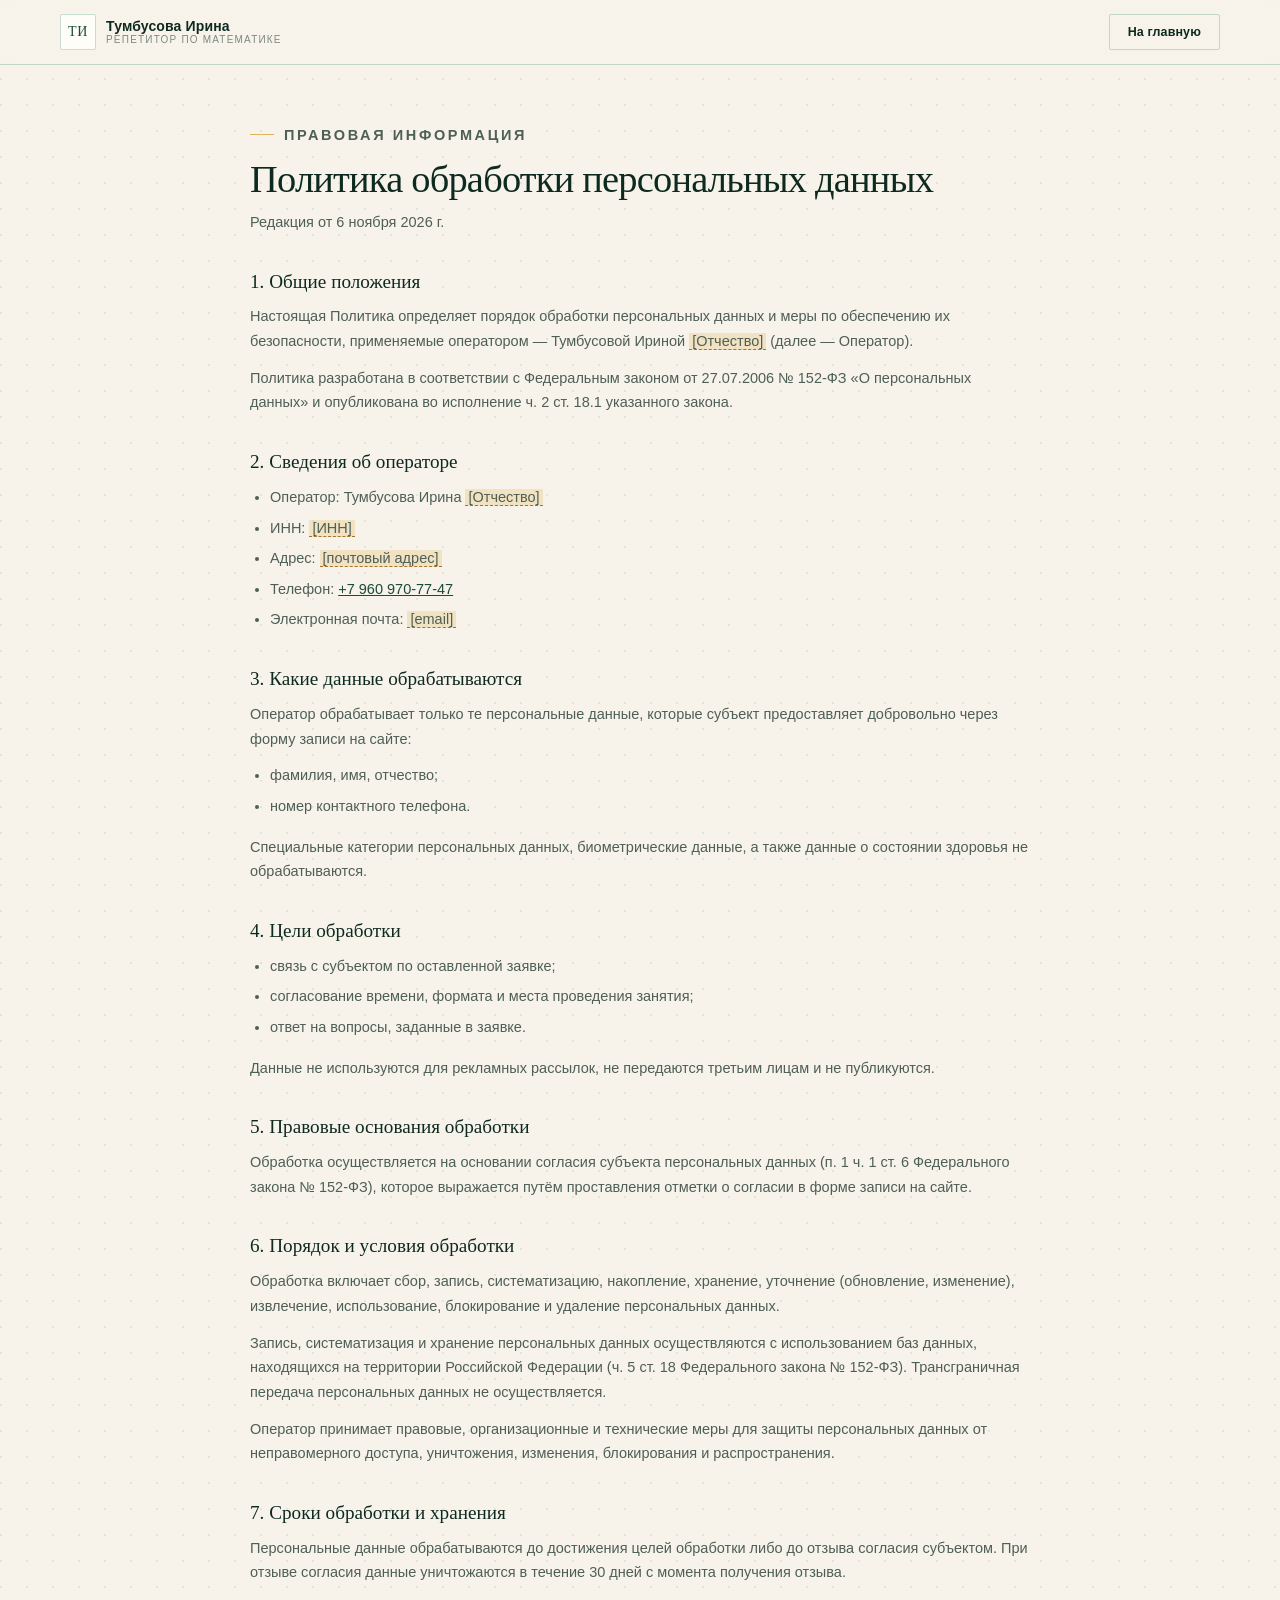
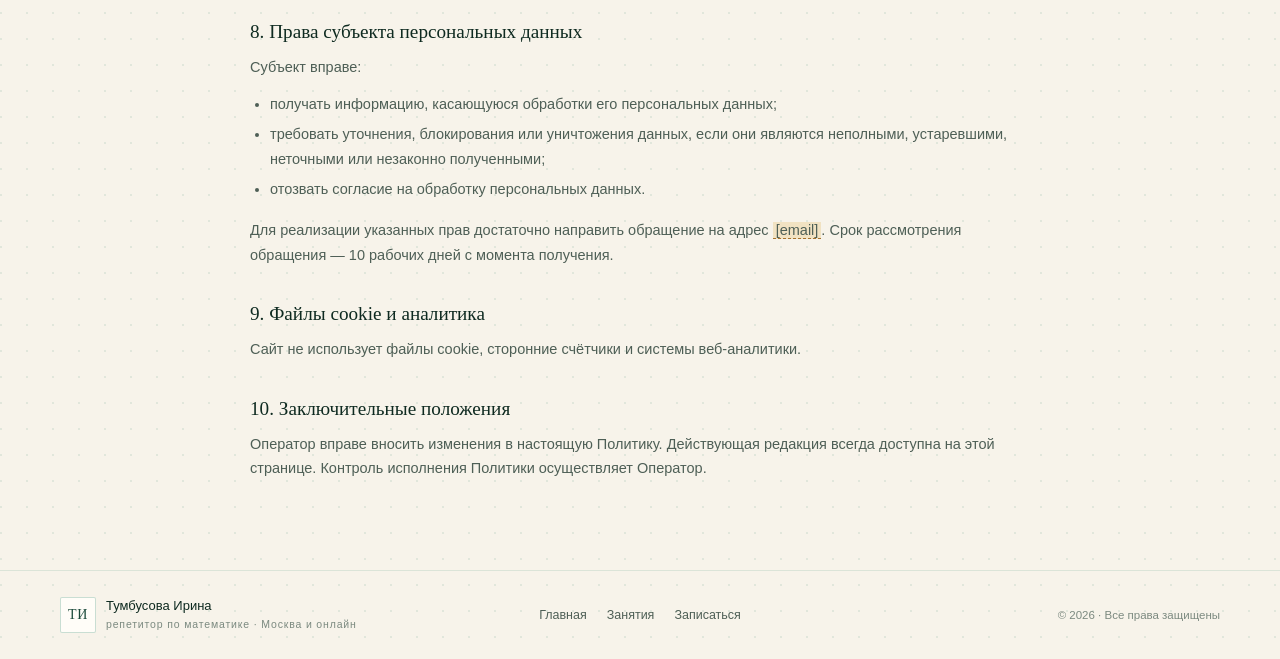
==== privacy.html @ 19ace6d2 "Согласие на обработку ПДн и политика по 152-ФЗ" ====
<!DOCTYPE html>
<html lang="ru">
<head>
  <meta charset="UTF-8">
  <meta name="viewport" content="width=device-width, initial-scale=1">
  <title>Политика обработки персональных данных — Тумбусова Ирина</title>
  <meta name="description" content="Политика обработки персональных данных оператора Тумбусовой Ирины.">
  <meta name="robots" content="noindex, follow">
  <meta name="theme-color" content="#F7F3EA">
  <link rel="icon" href="data:image/svg+xml,%3Csvg xmlns='http://www.w3.org/2000/svg' viewBox='0 0 64 64'%3E%3Crect width='64' height='64' rx='14' fill='%231B4A3A'/%3E%3Ctext x='32' y='45' font-family='Georgia,serif' font-size='36' fill='%23E3B35B' text-anchor='middle'%3E%E2%88%91%3C/text%3E%3C/svg%3E">
  <link rel="stylesheet" href="styles.css">
</head>
<body>

  <header class="site-header">
    <div class="container header__inner">
      <a class="brand" href="index.html">
        <span class="brand__mark" aria-hidden="true">ТИ</span>
        <span class="brand__text">
          Тумбусова Ирина
          <small>репетитор по математике</small>
        </span>
      </a>

      <a class="btn btn--outline btn--sm" href="index.html">На главную</a>
    </div>
  </header>

  <main class="legal">
    <div class="container">
      <p class="label">Правовая информация</p>
      <h1>Политика обработки персональных данных</h1>
      <p class="legal__meta">Редакция от 6 ноября 2026 г.</p>

      <h2>1. Общие положения</h2>
      <p>
        Настоящая Политика определяет порядок обработки персональных данных и меры
        по обеспечению их безопасности, применяемые оператором — Тумбусовой Ириной
        <span class="fill">[Отчество]</span> (далее — Оператор).
      </p>
      <p>
        Политика разработана в соответствии с Федеральным законом от 27.07.2006
        № 152-ФЗ «О персональных данных» и опубликована во исполнение ч. 2 ст. 18.1
        указанного закона.
      </p>

      <h2>2. Сведения об операторе</h2>
      <ul>
        <li>Оператор: Тумбусова Ирина <span class="fill">[Отчество]</span></li>
        <li>ИНН: <span class="fill">[ИНН]</span></li>
        <li>Адрес: <span class="fill">[почтовый адрес]</span></li>
        <li>Телефон: <a href="tel:+79609707747">+7 960 970-77-47</a></li>
        <li>Электронная почта: <span class="fill">[email]</span></li>
      </ul>

      <h2>3. Какие данные обрабатываются</h2>
      <p>
        Оператор обрабатывает только те персональные данные, которые субъект
        предоставляет добровольно через форму записи на сайте:
      </p>
      <ul>
        <li>фамилия, имя, отчество;</li>
        <li>номер контактного телефона.</li>
      </ul>
      <p>
        Специальные категории персональных данных, биометрические данные,
        а также данные о состоянии здоровья не обрабатываются.
      </p>

      <h2>4. Цели обработки</h2>
      <ul>
        <li>связь с субъектом по оставленной заявке;</li>
        <li>согласование времени, формата и места проведения занятия;</li>
        <li>ответ на вопросы, заданные в заявке.</li>
      </ul>
      <p>
        Данные не используются для рекламных рассылок, не передаются третьим лицам
        и не публикуются.
      </p>

      <h2>5. Правовые основания обработки</h2>
      <p>
        Обработка осуществляется на основании согласия субъекта персональных данных
        (п. 1 ч. 1 ст. 6 Федерального закона № 152-ФЗ), которое выражается путём
        проставления отметки о согласии в форме записи на сайте.
      </p>

      <h2>6. Порядок и условия обработки</h2>
      <p>
        Обработка включает сбор, запись, систематизацию, накопление, хранение,
        уточнение (обновление, изменение), извлечение, использование, блокирование
        и удаление персональных данных.
      </p>
      <p>
        Запись, систематизация и хранение персональных данных осуществляются
        с использованием баз данных, находящихся на территории Российской Федерации
        (ч. 5 ст. 18 Федерального закона № 152-ФЗ). Трансграничная передача
        персональных данных не осуществляется.
      </p>
      <p>
        Оператор принимает правовые, организационные и технические меры для защиты
        персональных данных от неправомерного доступа, уничтожения, изменения,
        блокирования и распространения.
      </p>

      <h2>7. Сроки обработки и хранения</h2>
      <p>
        Персональные данные обрабатываются до достижения целей обработки либо
        до отзыва согласия субъектом. При отзыве согласия данные уничтожаются
        в течение 30 дней с момента получения отзыва.
      </p>

      <h2>8. Права субъекта персональных данных</h2>
      <p>Субъект вправе:</p>
      <ul>
        <li>получать информацию, касающуюся обработки его персональных данных;</li>
        <li>требовать уточнения, блокирования или уничтожения данных, если они
          являются неполными, устаревшими, неточными или незаконно полученными;</li>
        <li>отозвать согласие на обработку персональных данных.</li>
      </ul>
      <p>
        Для реализации указанных прав достаточно направить обращение на адрес
        <span class="fill">[email]</span>. Срок рассмотрения обращения —
        10 рабочих дней с момента получения.
      </p>

      <h2>9. Файлы cookie и аналитика</h2>
      <p>
        Сайт не использует файлы cookie, сторонние счётчики и системы веб-аналитики.
      </p>

      <h2>10. Заключительные положения</h2>
      <p>
        Оператор вправе вносить изменения в настоящую Политику. Действующая редакция
        всегда доступна на этой странице. Контроль исполнения Политики осуществляет
        Оператор.
      </p>
    </div>
  </main>

  <footer class="footer">
    <div class="container footer__inner">
      <div class="footer__brand">
        <span class="brand__mark" aria-hidden="true">ТИ</span>
        <p>Тумбусова Ирина<br><small>репетитор по математике · Москва и онлайн</small></p>
      </div>

      <nav class="footer__nav" aria-label="Навигация в подвале">
        <a href="index.html">Главная</a>
        <a href="index.html#formats">Занятия</a>
        <a href="index.html#signup">Записаться</a>
      </nav>

      <p class="footer__copy">© 2026 · Все права защищены</p>
    </div>
  </footer>

</body>
</html>
---- styles.css ----
/* ---------- Палитра и типографика ---------- */
:root {
  --green-900: #0e2a20;
  --green-800: #132e23;
  --green-700: #1b4a3a;
  --emerald: #1f7a5c;
  --copper: #b67b4d;
  --copper-dark: #7c4a2b;
  --gold: #e3b35b;
  --gold-dark: #a6732d;

  --bg: #f7f3ea;
  --bg-alt: #fbf8f1;
  --surface: #fffdf8;
  --ink: var(--green-900);
  --body: #4e5f56;
  --muted: #7c8a80;
  --border: rgba(31, 122, 92, .24);
  --border-soft: rgba(31, 122, 92, .13);

  --font-display: Georgia, "Times New Roman", "PT Serif", serif;
  --font-body: "Inter", -apple-system, BlinkMacSystemFont, "Segoe UI", Roboto, "Helvetica Neue", Arial, sans-serif;

  --radius: 2px;
  --container: 1160px;
}

*,
*::before,
*::after {
  box-sizing: border-box;
}

html {
  scroll-behavior: smooth;
}

body {
  margin: 0;
  font-family: var(--font-body);
  font-size: 16px;
  line-height: 1.6;
  color: var(--ink);
  background-color: var(--bg);
  background-image:
    radial-gradient(900px 520px at 50% -14%, rgba(227, 179, 91, .20), transparent 62%),
    radial-gradient(circle at 1px 1px, rgba(31, 122, 92, .10) 1px, transparent 0);
  background-size: auto, 26px 26px;
  -webkit-font-smoothing: antialiased;
  text-rendering: optimizeLegibility;
}

a {
  color: inherit;
}

img {
  max-width: 100%;
  display: block;
}

.container {
  width: min(var(--container), 100% - 48px);
  margin: 0 auto;
}

section[id] {
  scroll-margin-top: 80px;
}

/* ---------- Общие элементы ---------- */
.label {
  display: flex;
  align-items: center;
  gap: 10px;
  margin: 0 0 14px;
  font-size: 10.5px;
  font-weight: 600;
  letter-spacing: .18em;
  text-transform: uppercase;
  color: var(--gold-dark);
}

.label::before {
  content: "";
  width: 24px;
  height: 1px;
  background: var(--gold);
}

h1,
h2,
h3 {
  font-family: var(--font-display);
  font-weight: 400;
  color: var(--ink);
}

h1 {
  margin: 0 0 18px;
  font-size: clamp(2.1rem, 3.6vw, 3.1rem);
  line-height: 1.06;
  letter-spacing: -.02em;
}

h1 em {
  font-style: italic;
  color: var(--gold-dark);
}

h2 {
  margin: 0 0 14px;
  font-size: clamp(1.6rem, 2.5vw, 2.15rem);
  line-height: 1.14;
  letter-spacing: -.015em;
}

h3 {
  margin: 0 0 10px;
  font-size: 1.3rem;
  line-height: 1.2;
}

/* Кнопки */
.btn {
  display: inline-flex;
  align-items: center;
  justify-content: center;
  gap: 8px;
  padding: 14px 24px;
  font: inherit;
  font-size: 14px;
  font-weight: 600;
  line-height: 1;
  letter-spacing: .01em;
  text-decoration: none;
  border: 1px solid transparent;
  border-radius: var(--radius);
  cursor: pointer;
  transition: background-color .2s ease, border-color .2s ease, color .2s ease, transform .2s ease;
}

.btn--primary {
  color: #f7f3ea;
  background: var(--green-700);
}

.btn--primary:hover {
  background: var(--green-800);
  transform: translateY(-1px);
}

.btn--primary:active {
  transform: translateY(0);
}

.btn--outline {
  color: var(--ink);
  background: transparent;
  border-color: var(--border);
}

.btn--outline:hover {
  background: rgba(31, 122, 92, .06);
  border-color: var(--emerald);
}

.btn--sm {
  padding: 11px 18px;
  font-size: 12.5px;
}

.btn--block {
  width: 100%;
}

.btn:focus-visible,
input:focus-visible,
a:focus-visible {
  outline: 2px solid var(--emerald);
  outline-offset: 3px;
}

/* ---------- Шапка ---------- */
.site-header {
  position: sticky;
  top: 0;
  z-index: 50;
  background: rgba(247, 243, 234, .92);
  backdrop-filter: blur(12px);
  -webkit-backdrop-filter: blur(12px);
  border-bottom: 1px solid var(--border);
}

.header__inner {
  display: flex;
  align-items: center;
  justify-content: space-between;
  gap: 20px;
  min-height: 64px;
}

.brand {
  display: inline-flex;
  align-items: center;
  gap: 10px;
  text-decoration: none;
}

.brand__mark {
  display: inline-flex;
  align-items: center;
  justify-content: center;
  width: 36px;
  height: 36px;
  flex: none;
  font-family: var(--font-display);
  font-size: 14px;
  letter-spacing: .04em;
  color: var(--green-700);
  background: var(--surface);
  border: 1px solid var(--border);
  border-radius: var(--radius);
}

.brand__text {
  display: flex;
  flex-direction: column;
  font-size: 14px;
  font-weight: 600;
  line-height: 1.2;
  letter-spacing: .01em;
}

.brand__text small {
  font-size: 10px;
  font-weight: 500;
  letter-spacing: .12em;
  text-transform: uppercase;
  color: var(--muted);
}

.nav {
  display: flex;
  gap: 26px;
}

.nav a {
  font-size: 13.5px;
  color: var(--body);
  text-decoration: none;
  transition: color .2s ease;
}

.nav a:hover {
  color: var(--emerald);
}

/* ---------- Первый экран ---------- */
.hero {
  padding: clamp(36px, 5vw, 60px) 0 clamp(44px, 6vw, 76px);
}

.hero__grid {
  display: grid;
  grid-template-columns: 1.05fr .95fr;
  gap: clamp(32px, 5vw, 64px);
  align-items: center;
}

.hero__lead {
  max-width: 44ch;
  margin: 0 0 26px;
  font-size: 15.5px;
  line-height: 1.6;
  color: var(--body);
}

.hero__actions {
  display: flex;
  flex-wrap: wrap;
  gap: 10px;
  margin-bottom: 16px;
}

.hero__price {
  margin: 0;
  font-size: 13px;
  color: var(--muted);
}

.hero__price strong {
  font-family: var(--font-display);
  font-size: 1.15rem;
  font-weight: 400;
  color: var(--ink);
}

.hero__price span {
  color: var(--muted);
}

/* Портрет */
.portrait {
  position: relative;
  margin: 0;
  max-width: 400px;
  margin-left: auto;
}

.portrait::before {
  content: "";
  position: absolute;
  inset: 14px -14px -14px 14px;
  border: 1px solid var(--border);
  border-radius: var(--radius);
  pointer-events: none;
}

.portrait__inner {
  position: relative;
  aspect-ratio: 1 / 1;
  overflow: hidden;
  border-radius: var(--radius);
  background-color: var(--green-800);
  background-image:
    repeating-linear-gradient(135deg, rgba(243, 237, 225, .03) 0 1px, transparent 1px 16px),
    radial-gradient(120% 80% at 25% 0%, rgba(227, 179, 91, .16), transparent 58%),
    linear-gradient(165deg, var(--green-700) 0%, var(--green-800) 60%, var(--green-900) 100%);
}

.portrait__placeholder {
  position: absolute;
  inset: 0;
  display: flex;
  flex-direction: column;
  align-items: center;
  justify-content: center;
  gap: 10px;
}

.portrait__monogram {
  font-family: var(--font-display);
  font-size: 56px;
  line-height: 1;
  letter-spacing: .06em;
  color: var(--gold);
  opacity: .9;
}

.portrait__hint {
  font-size: 9.5px;
  letter-spacing: .24em;
  text-transform: uppercase;
  color: rgba(243, 237, 225, .4);
}

.portrait__img {
  position: absolute;
  inset: 0;
  width: 100%;
  height: 100%;
  object-fit: cover;
}

.portrait__badge {
  position: absolute;
  left: 16px;
  bottom: 16px;
  padding: 8px 12px;
  font-size: 10px;
  font-weight: 600;
  letter-spacing: .14em;
  text-transform: uppercase;
  color: var(--green-900);
  background: var(--gold);
  border-radius: var(--radius);
}

/* ---------- Секции ---------- */
.section {
  padding: clamp(40px, 5vw, 68px) 0;
}

.section--about {
  padding-top: clamp(44px, 5.5vw, 76px);
  border-top: 1px solid var(--border-soft);
}

.section--alt {
  background: var(--bg-alt);
  border-top: 1px solid var(--border-soft);
  border-bottom: 1px solid var(--border-soft);
}

.section__head {
  max-width: 600px;
  margin-bottom: clamp(24px, 3vw, 36px);
}

.section__lead {
  margin: 0;
  font-size: 15px;
  line-height: 1.6;
  color: var(--body);
}

/* ---------- О репетиторе ---------- */
.about__grid {
  display: grid;
  grid-template-columns: .85fr 1.15fr;
  gap: clamp(32px, 5vw, 64px);
  align-items: start;
}

.about__text p {
  margin: 0 0 14px;
  font-size: 15px;
  line-height: 1.65;
  color: var(--body);
}

.about__list {
  margin: 20px 0 0;
  padding: 0;
  list-style: none;
  border-top: 1px solid var(--border-soft);
}

.about__list li {
  position: relative;
  padding: 10px 0 10px 24px;
  font-size: 13.5px;
  line-height: 1.5;
  color: var(--body);
  border-bottom: 1px solid var(--border-soft);
}

.about__list li::before {
  content: "—";
  position: absolute;
  left: 0;
  color: var(--gold-dark);
}

.signature {
  margin: 20px 0 0;
  font-family: var(--font-display);
  font-style: italic;
  font-size: 1.15rem;
  color: var(--gold-dark);
}

.quote {
  margin: 22px 0 0;
  padding-left: 18px;
  border-left: 2px solid var(--gold);
  font-family: var(--font-display);
  font-style: italic;
  font-size: 1.1rem;
  line-height: 1.45;
  color: var(--ink);
}

/* ---------- Форматы ---------- */
.cards {
  display: grid;
  grid-template-columns: repeat(3, 1fr);
  gap: 16px;
}

.card {
  display: flex;
  flex-direction: column;
  padding: 24px 22px;
  background: var(--surface);
  border: 1px solid var(--border);
  border-radius: var(--radius);
  transition: border-color .2s ease, box-shadow .2s ease, transform .2s ease;
}

.card:hover {
  border-color: var(--emerald);
  box-shadow: 0 10px 30px -18px rgba(14, 42, 32, .45);
  transform: translateY(-2px);
}

.card--featured {
  border-color: rgba(31, 122, 92, .5);
  background:
    linear-gradient(180deg, rgba(31, 122, 92, .05), transparent 55%),
    var(--surface);
}

.card__num {
  margin: 0 0 12px;
  font-family: var(--font-display);
  font-size: 11px;
  letter-spacing: .22em;
  color: var(--gold-dark);
}

.card__text {
  margin: 0 0 16px;
  font-size: 14px;
  line-height: 1.55;
  color: var(--body);
}

.card__list {
  margin: 0;
  padding: 0;
  list-style: none;
}

.card__list li {
  position: relative;
  padding: 5px 0 5px 16px;
  font-size: 13px;
  color: var(--body);
}

.card__list li::before {
  content: "";
  position: absolute;
  left: 0;
  top: 12px;
  width: 4px;
  height: 4px;
  background: var(--emerald);
  opacity: .7;
}

/* ---------- Этапы ---------- */
.steps {
  display: grid;
  grid-template-columns: repeat(3, 1fr);
  gap: clamp(20px, 3vw, 36px);
  margin: 0;
  padding: 0;
  list-style: none;
}

.step {
  padding-top: 18px;
  border-top: 1px solid var(--border);
}

.step__num {
  display: block;
  font-family: var(--font-display);
  font-size: 11px;
  letter-spacing: .22em;
  color: var(--gold-dark);
}

.step h3 {
  margin: 10px 0 8px;
  font-size: 1.15rem;
}

.step p {
  margin: 0;
  font-size: 14px;
  line-height: 1.6;
  color: var(--body);
}

/* ---------- Запись ---------- */
.signup {
  display: grid;
  grid-template-columns: 1fr 1fr;
  gap: clamp(28px, 4vw, 56px);
  padding: clamp(24px, 3.5vw, 40px);
  background: var(--bg-alt);
  border: 1px solid var(--border);
  border-radius: var(--radius);
}

.signup__lead {
  margin: 0 0 22px;
  font-size: 14.5px;
  line-height: 1.6;
  color: var(--body);
}

.signup__contacts {
  margin: 0;
  padding: 0;
  list-style: none;
  border-top: 1px solid var(--border-soft);
}

.signup__contacts li {
  display: flex;
  align-items: baseline;
  justify-content: space-between;
  gap: 16px;
  padding: 10px 0;
  border-bottom: 1px solid var(--border-soft);
}

.signup__contacts span {
  font-size: 10px;
  letter-spacing: .14em;
  text-transform: uppercase;
  color: var(--muted);
}

.signup__contacts a {
  font-size: 14px;
  color: var(--green-700);
  text-decoration: none;
  border-bottom: 1px solid transparent;
  transition: border-color .2s ease;
}

.signup__contacts a:hover {
  border-bottom-color: currentColor;
}

/* ---------- Форма ---------- */
.form {
  width: 100%;
}

.field {
  margin-bottom: 12px;
}

.field label {
  display: block;
  margin-bottom: 6px;
  font-size: 10px;
  font-weight: 600;
  letter-spacing: .14em;
  text-transform: uppercase;
  color: var(--gold-dark);
}

.field input {
  width: 100%;
  padding: 13px 14px;
  font: inherit;
  font-size: 14.5px;
  color: var(--ink);
  background: #fff;
  border: 1px solid var(--border);
  border-radius: var(--radius);
  transition: border-color .2s ease, box-shadow .2s ease;
}

.field input::placeholder {
  color: #9aa79f;
}

.field input:hover {
  border-color: rgba(31, 122, 92, .45);
}

.field input:focus {
  outline: none;
  border-color: var(--emerald);
  box-shadow: 0 0 0 3px rgba(31, 122, 92, .16);
}

.field input[aria-invalid="true"] {
  border-color: #c2564a;
  box-shadow: 0 0 0 3px rgba(194, 86, 74, .14);
}

.field__error {
  min-height: 0;
  margin: 0;
  font-size: 12px;
  line-height: 1.4;
  color: #b04a3f;
}

.field__error:not(:empty) {
  margin-top: 5px;
}

.form .btn--primary {
  margin-top: 6px;
}

/* Согласие на обработку данных */
.consent {
  display: flex;
  align-items: flex-start;
  gap: 10px;
  margin: 2px 0 6px;
  font-size: 12px;
  line-height: 1.5;
  color: var(--body);
  cursor: pointer;
}

.consent input {
  flex: none;
  width: 16px;
  height: 16px;
  margin: 2px 0 0;
  accent-color: var(--green-700);
  cursor: pointer;
}

.consent a {
  color: var(--green-700);
  text-decoration: underline;
  text-underline-offset: 2px;
}

.consent a:hover {
  color: var(--emerald);
}

.consent.is-invalid input {
  outline: 2px solid #c2564a;
  outline-offset: 2px;
}

.form__note {
  margin: 10px 0 0;
  font-size: 11px;
  line-height: 1.5;
  color: var(--muted);
  text-align: center;
}

/* Успех */
.form__success {
  text-align: center;
  padding: 4px 0;
}

.form__success-icon {
  display: inline-flex;
  align-items: center;
  justify-content: center;
  width: 46px;
  height: 46px;
  margin-bottom: 12px;
  font-size: 21px;
  color: var(--emerald);
  background: rgba(31, 122, 92, .08);
  border: 1px solid var(--border);
  border-radius: 50%;
}

.form__success h3 {
  margin: 0 0 6px;
  font-size: 1.25rem;
}

.form__success p {
  margin: 0 0 18px;
  font-size: 13.5px;
  line-height: 1.55;
  color: var(--body);
}

/* ---------- Подвал ---------- */
.footer {
  border-top: 1px solid var(--border-soft);
  padding: 26px 0;
}

.footer__inner {
  display: grid;
  grid-template-columns: 1fr auto 1fr;
  align-items: center;
  gap: 20px;
}

.footer__brand {
  display: flex;
  align-items: center;
  gap: 10px;
}

.footer__brand p {
  margin: 0;
  font-size: 13px;
  line-height: 1.35;
}

.footer__brand small {
  font-size: 10.5px;
  letter-spacing: .08em;
  color: var(--muted);
}

.footer__nav {
  display: flex;
  gap: 20px;
}

.footer__nav a {
  font-size: 12.5px;
  color: var(--body);
  text-decoration: none;
  transition: color .2s ease;
}

.footer__nav a:hover {
  color: var(--emerald);
}

.footer__copy {
  margin: 0;
  font-size: 11.5px;
  color: var(--muted);
  text-align: right;
}

/* ---------- Адаптив ---------- */
@media (max-width: 1024px) {
  .hero__grid {
    grid-template-columns: 1fr;
    gap: 36px;
  }

  .hero__media {
    max-width: 360px;
  }

  .portrait {
    margin-left: 0;
  }

  .about__grid {
    grid-template-columns: 1fr;
    gap: 24px;
  }

  .cards {
    grid-template-columns: 1fr;
    max-width: 520px;
  }

  .steps {
    grid-template-columns: 1fr;
    max-width: 600px;
  }

  .signup {
    grid-template-columns: 1fr;
  }

  .footer__inner {
    grid-template-columns: 1fr;
    justify-items: start;
    gap: 16px;
  }

  .footer__copy {
    text-align: left;
  }
}

@media (max-width: 860px) {
  .nav {
    display: none;
  }
}

@media (max-width: 700px) {
  .container {
    width: min(var(--container), 100% - 32px);
  }

  .hero__actions .btn {
    flex: 1 1 100%;
  }

  .portrait::before {
    inset: 10px -10px -10px 10px;
  }

  .signup {
    padding: 22px 18px;
  }

  .footer__nav {
    flex-wrap: wrap;
    gap: 10px 18px;
  }
}

/* ---------- Правовые страницы ---------- */
.legal {
  padding: clamp(36px, 4.5vw, 64px) 0 clamp(48px, 6vw, 80px);
}

.legal .container {
  width: min(780px, 100% - 48px);
}

.legal h1 {
  margin: 0 0 10px;
  font-size: clamp(1.8rem, 3vw, 2.5rem);
}

.legal__meta {
  margin: 0 0 8px;
  font-size: 13px;
  color: var(--muted);
}

.legal h2 {
  margin: 36px 0 12px;
  font-size: 1.2rem;
  letter-spacing: 0;
}

.legal p,
.legal li {
  font-size: 14.5px;
  line-height: 1.7;
  color: var(--body);
}

.legal p {
  margin: 0 0 12px;
}

.legal ul {
  margin: 0 0 16px;
  padding-left: 20px;
}

.legal li {
  margin-bottom: 6px;
}

.legal a {
  color: var(--green-700);
}

.fill {
  padding: 0 3px;
  background: rgba(227, 179, 91, .28);
  border-bottom: 1px dashed var(--gold-dark);
}

@media (prefers-reduced-motion: reduce) {
  html {
    scroll-behavior: auto;
  }

  *,
  *::before,
  *::after {
    transition-duration: .01ms !important;
    animation-duration: .01ms !important;
  }
}
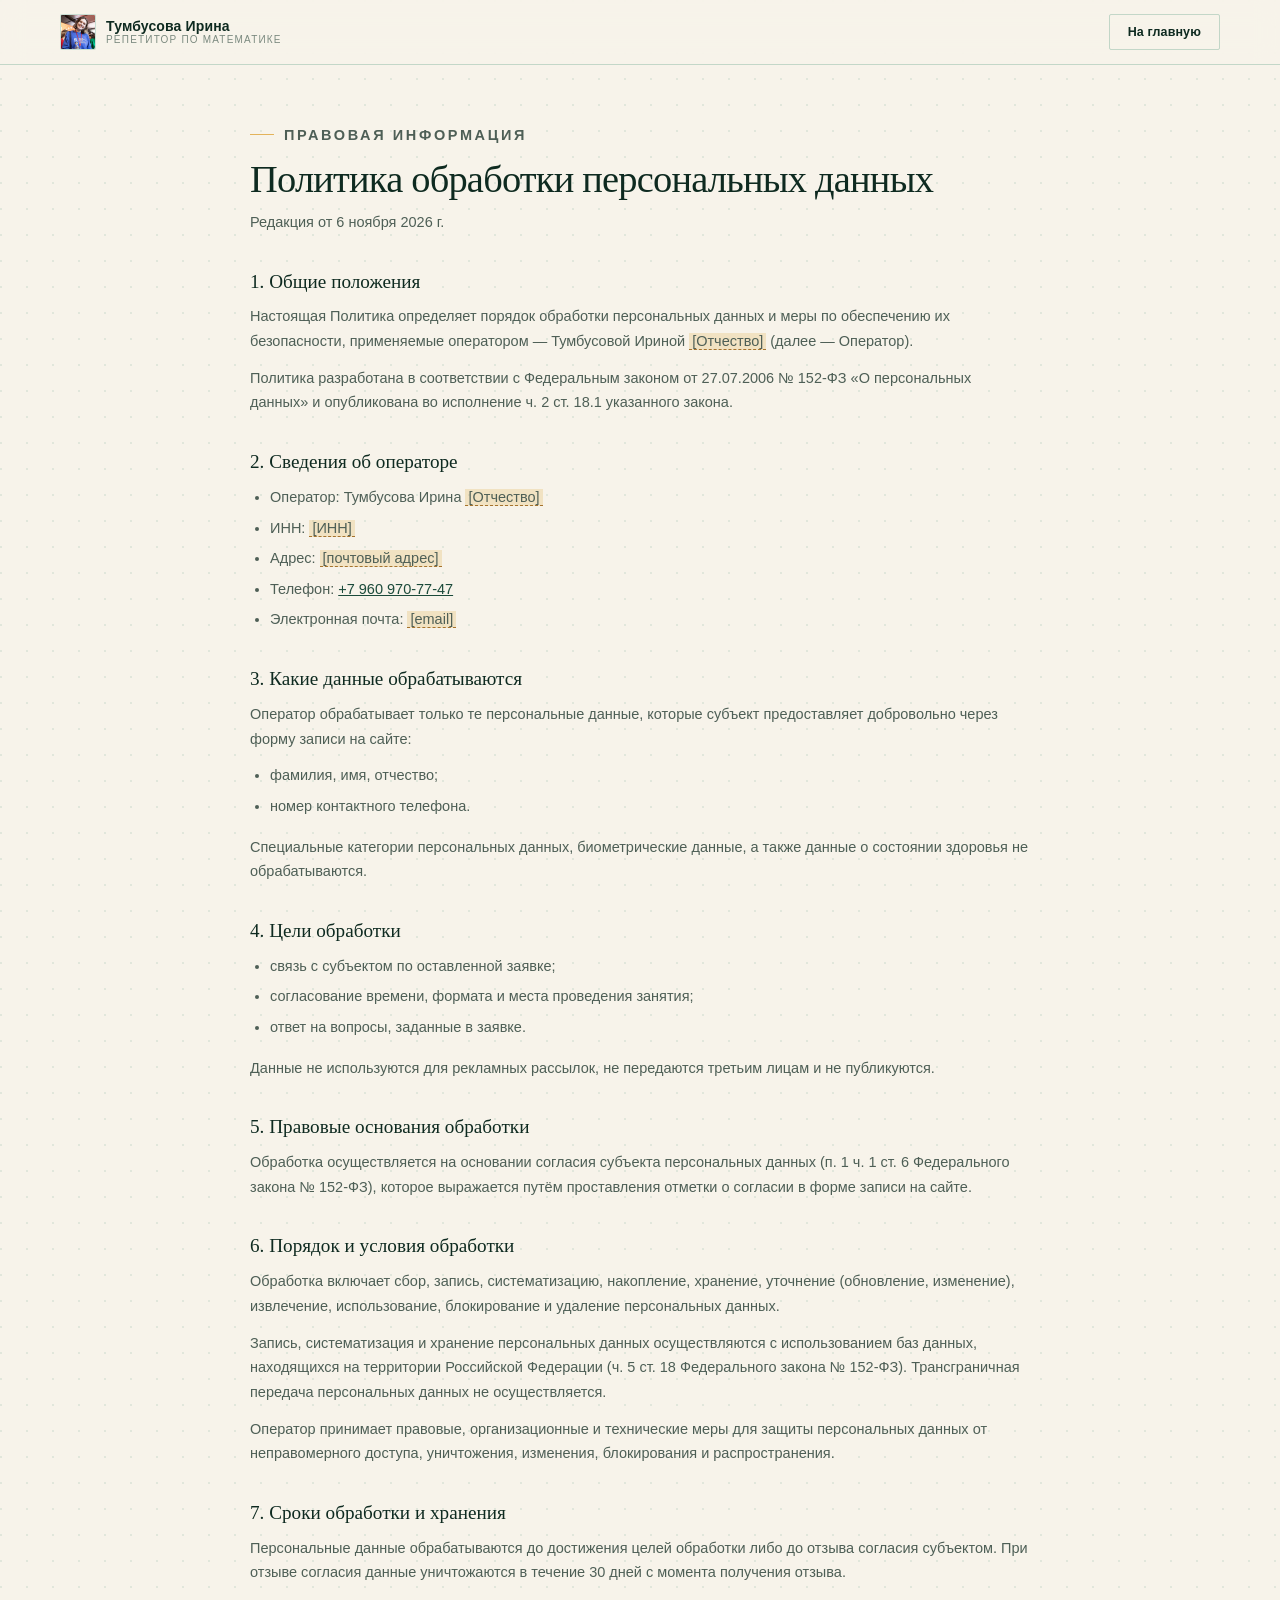
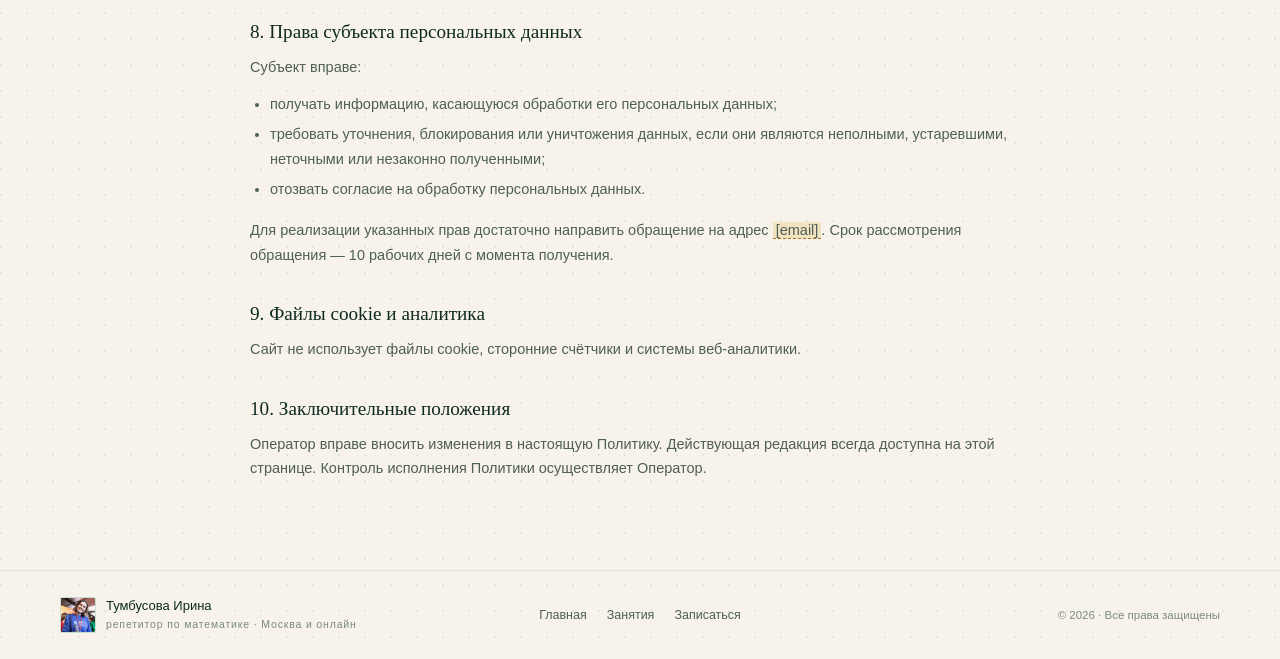
==== commit dc47cfaa: "Фото-иконка в шапке и фавикон" ====
--- a/privacy.html
+++ b/privacy.html
@@ -7,7 +7,8 @@
   <meta name="description" content="Политика обработки персональных данных оператора Тумбусовой Ирины.">
   <meta name="robots" content="noindex, follow">
   <meta name="theme-color" content="#F7F3EA">
-  <link rel="icon" href="data:image/svg+xml,%3Csvg xmlns='http://www.w3.org/2000/svg' viewBox='0 0 64 64'%3E%3Crect width='64' height='64' rx='14' fill='%231B4A3A'/%3E%3Ctext x='32' y='45' font-family='Georgia,serif' font-size='36' fill='%23E3B35B' text-anchor='middle'%3E%E2%88%91%3C/text%3E%3C/svg%3E">
+  <link rel="icon" type="image/jpeg" href="icon.jpg">
+  <link rel="apple-touch-icon" href="icon.jpg">
   <link rel="stylesheet" href="styles.css">
 </head>
 <body>
@@ -15,7 +16,9 @@
   <header class="site-header">
     <div class="container header__inner">
       <a class="brand" href="index.html">
-        <span class="brand__mark" aria-hidden="true">ТИ</span>
+        <span class="brand__mark" aria-hidden="true">
+          <img src="icon.jpg" alt="" width="36" height="36">
+        </span>
         <span class="brand__text">
           Тумбусова Ирина
           <small>репетитор по математике</small>
@@ -141,7 +144,9 @@
   <footer class="footer">
     <div class="container footer__inner">
       <div class="footer__brand">
-        <span class="brand__mark" aria-hidden="true">ТИ</span>
+        <span class="brand__mark" aria-hidden="true">
+          <img src="icon.jpg" alt="" width="36" height="36">
+        </span>
         <p>Тумбусова Ирина<br><small>репетитор по математике · Москва и онлайн</small></p>
       </div>
 
--- a/styles.css
+++ b/styles.css
@@ -221,6 +221,14 @@
   background: var(--surface);
   border: 1px solid var(--border);
   border-radius: var(--radius);
+  overflow: hidden;
+}
+
+.brand__mark img {
+  display: block;
+  width: 100%;
+  height: 100%;
+  object-fit: cover;
 }
 
 .brand__text {
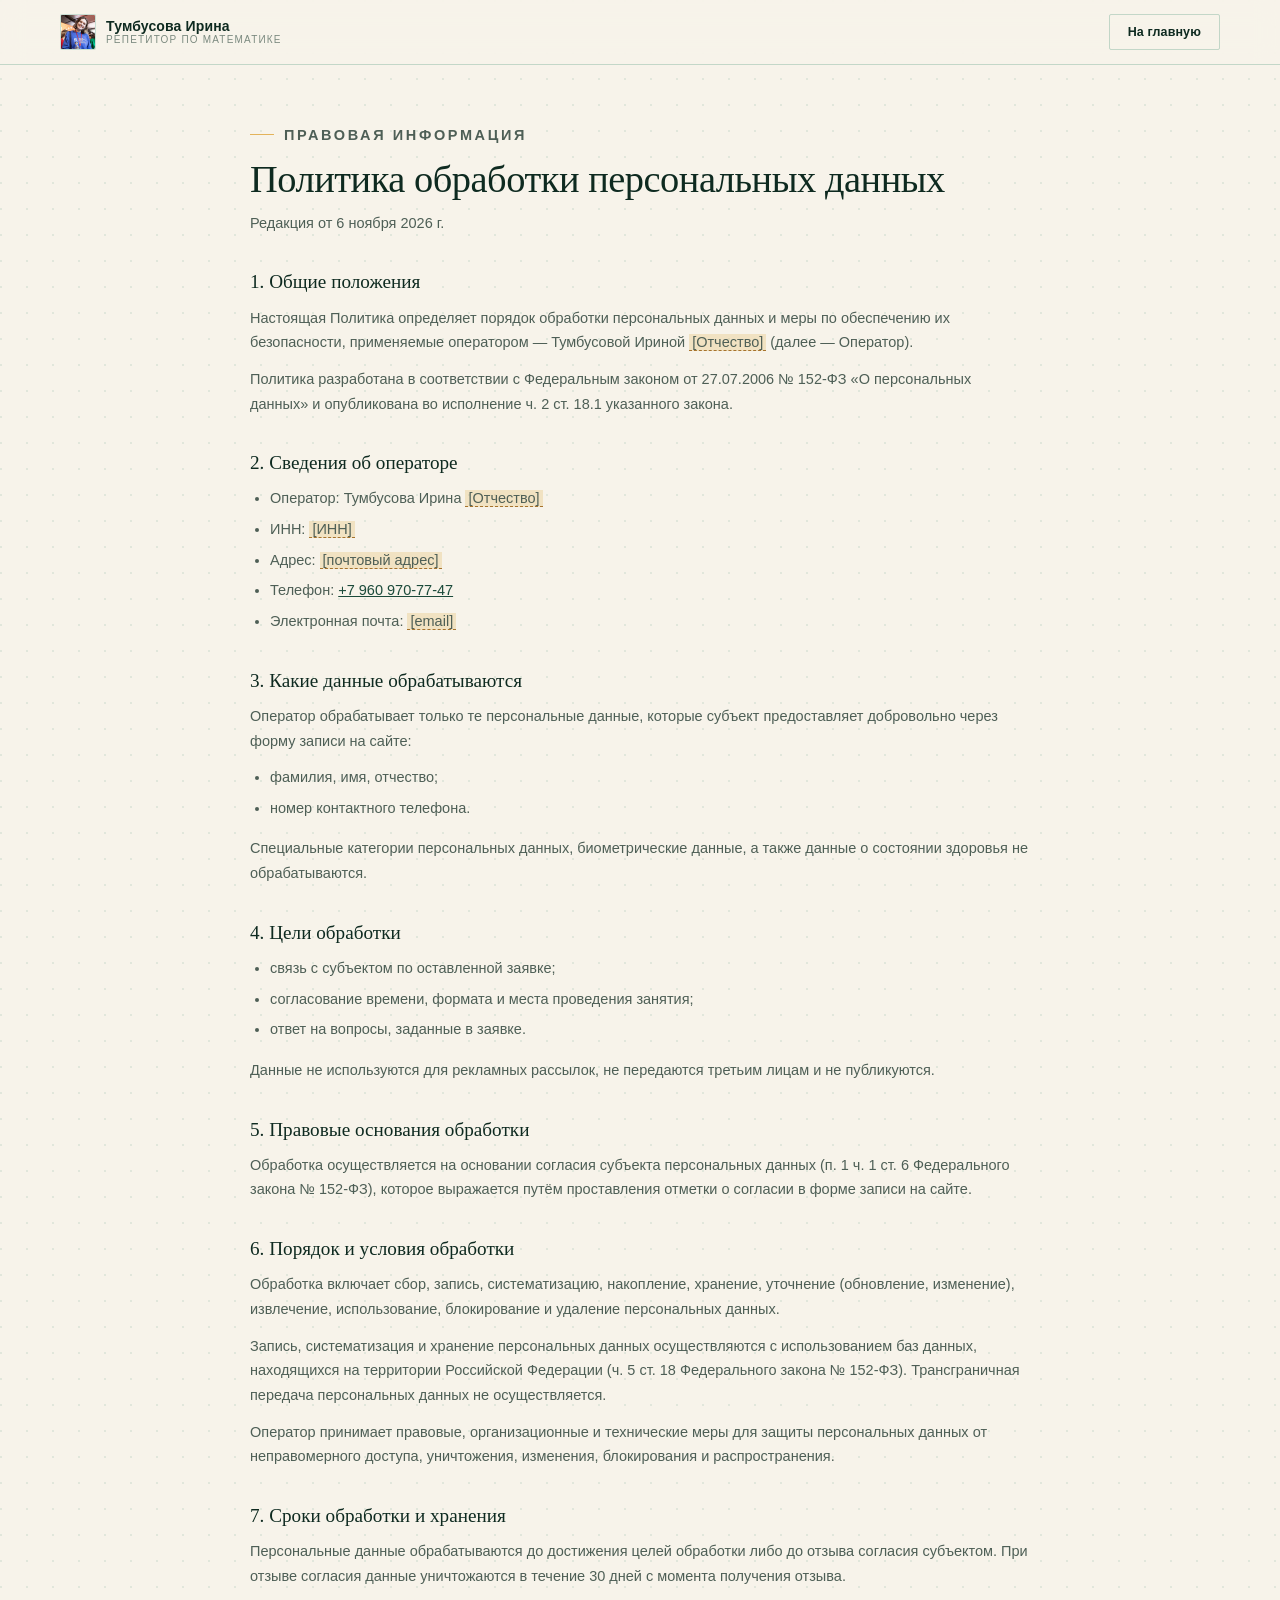
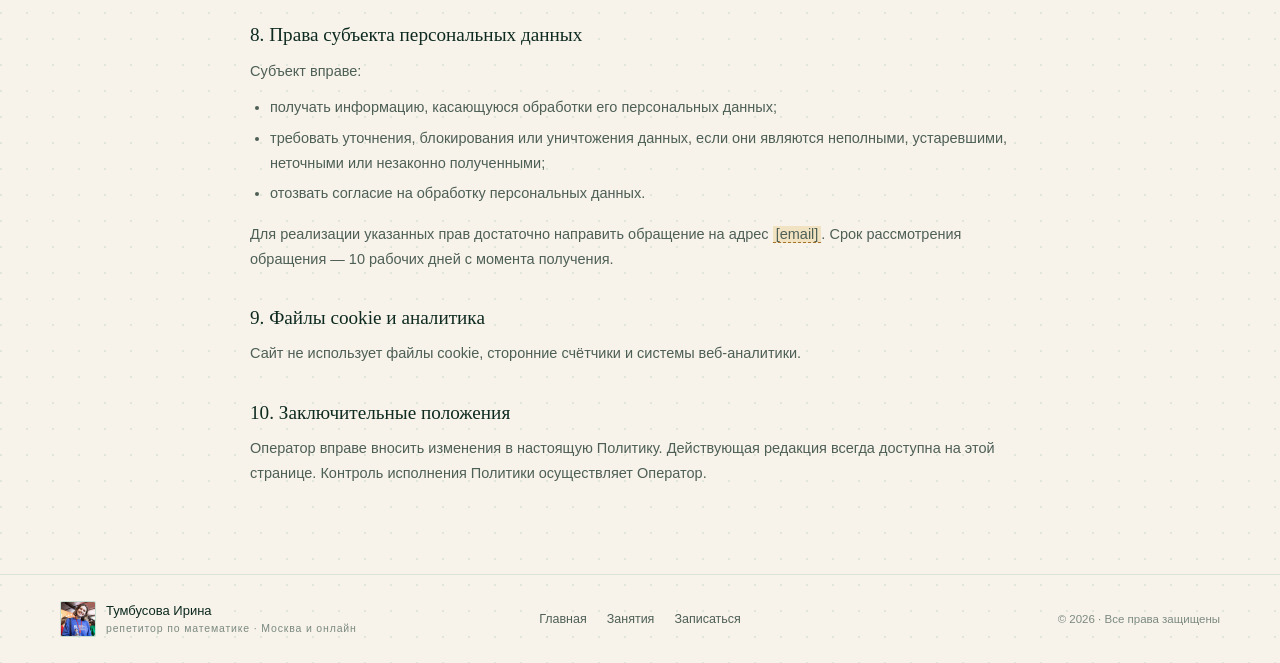
==== commit 7c968da8: "Нишевые шрифты: Old Standard TT и Golos Text, локально" ====
--- a/privacy.html
+++ b/privacy.html
@@ -9,6 +9,7 @@
   <meta name="theme-color" content="#F7F3EA">
   <link rel="icon" type="image/jpeg" href="icon.jpg">
   <link rel="apple-touch-icon" href="icon.jpg">
+  <link rel="stylesheet" href="fonts/fonts.css">
   <link rel="stylesheet" href="styles.css">
 </head>
 <body>
--- a/fonts/fonts.css
+++ b/fonts/fonts.css
@@ -0,0 +1,75 @@
+﻿/* Golos Text — вариативный, 400–700 */
+@font-face {
+  font-family: 'Golos Text';
+  font-style: normal;
+  font-weight: 400 700;
+  font-display: swap;
+  src: url('golos-text-cyrillic.woff2') format('woff2');
+  unicode-range: U+0301, U+0400-045F, U+0490-0491, U+04B0-04B1, U+2116;
+}
+
+@font-face {
+  font-family: 'Golos Text';
+  font-style: normal;
+  font-weight: 400 700;
+  font-display: swap;
+  src: url('golos-text-latin.woff2') format('woff2');
+  unicode-range: U+0000-00FF, U+0131, U+0152-0153, U+02BB-02BC, U+02C6, U+02DA, U+02DC, U+0304, U+0308, U+0329, U+2000-206F, U+20AC, U+2122, U+2191, U+2193, U+2212, U+2215, U+FEFF, U+FFFD;
+}
+
+/* Old Standard TT — 400 */
+@font-face {
+  font-family: 'Old Standard TT';
+  font-style: normal;
+  font-weight: 400;
+  font-display: swap;
+  src: url('old-standard-tt-400-normal-cyrillic.woff2') format('woff2');
+  unicode-range: U+0301, U+0400-045F, U+0490-0491, U+04B0-04B1, U+2116;
+}
+
+@font-face {
+  font-family: 'Old Standard TT';
+  font-style: normal;
+  font-weight: 400;
+  font-display: swap;
+  src: url('old-standard-tt-400-normal-latin.woff2') format('woff2');
+  unicode-range: U+0000-00FF, U+0131, U+0152-0153, U+02BB-02BC, U+02C6, U+02DA, U+02DC, U+0304, U+0308, U+0329, U+2000-206F, U+20AC, U+2122, U+2191, U+2193, U+2212, U+2215, U+FEFF, U+FFFD;
+}
+
+/* Old Standard TT — 400 italic */
+@font-face {
+  font-family: 'Old Standard TT';
+  font-style: italic;
+  font-weight: 400;
+  font-display: swap;
+  src: url('old-standard-tt-400-italic-cyrillic.woff2') format('woff2');
+  unicode-range: U+0301, U+0400-045F, U+0490-0491, U+04B0-04B1, U+2116;
+}
+
+@font-face {
+  font-family: 'Old Standard TT';
+  font-style: italic;
+  font-weight: 400;
+  font-display: swap;
+  src: url('old-standard-tt-400-italic-latin.woff2') format('woff2');
+  unicode-range: U+0000-00FF, U+0131, U+0152-0153, U+02BB-02BC, U+02C6, U+02DA, U+02DC, U+0304, U+0308, U+0329, U+2000-206F, U+20AC, U+2122, U+2191, U+2193, U+2212, U+2215, U+FEFF, U+FFFD;
+}
+
+/* Old Standard TT — 700 */
+@font-face {
+  font-family: 'Old Standard TT';
+  font-style: normal;
+  font-weight: 700;
+  font-display: swap;
+  src: url('old-standard-tt-700-normal-cyrillic.woff2') format('woff2');
+  unicode-range: U+0301, U+0400-045F, U+0490-0491, U+04B0-04B1, U+2116;
+}
+
+@font-face {
+  font-family: 'Old Standard TT';
+  font-style: normal;
+  font-weight: 700;
+  font-display: swap;
+  src: url('old-standard-tt-700-normal-latin.woff2') format('woff2');
+  unicode-range: U+0000-00FF, U+0131, U+0152-0153, U+02BB-02BC, U+02C6, U+02DA, U+02DC, U+0304, U+0308, U+0329, U+2000-206F, U+20AC, U+2122, U+2191, U+2193, U+2212, U+2215, U+FEFF, U+FFFD;
+}
--- a/styles.css
+++ b/styles.css
@@ -18,8 +18,8 @@
   --border: rgba(31, 122, 92, .24);
   --border-soft: rgba(31, 122, 92, .13);
 
-  --font-display: Georgia, "Times New Roman", "PT Serif", serif;
-  --font-body: "Inter", -apple-system, BlinkMacSystemFont, "Segoe UI", Roboto, "Helvetica Neue", Arial, sans-serif;
+  --font-display: "Old Standard TT", Georgia, "Times New Roman", serif;
+  --font-body: "Golos Text", -apple-system, BlinkMacSystemFont, "Segoe UI", Roboto, "Helvetica Neue", Arial, sans-serif;
 
   --radius: 2px;
   --container: 1160px;
@@ -98,9 +98,9 @@
 
 h1 {
   margin: 0 0 18px;
-  font-size: clamp(2.1rem, 3.6vw, 3.1rem);
-  line-height: 1.06;
-  letter-spacing: -.02em;
+  font-size: clamp(2.2rem, 3.8vw, 3.3rem);
+  line-height: 1.08;
+  letter-spacing: -.012em;
 }
 
 h1 em {
@@ -110,15 +110,15 @@
 
 h2 {
   margin: 0 0 14px;
-  font-size: clamp(1.6rem, 2.5vw, 2.15rem);
-  line-height: 1.14;
-  letter-spacing: -.015em;
+  font-size: clamp(1.7rem, 2.6vw, 2.25rem);
+  line-height: 1.16;
+  letter-spacing: -.008em;
 }
 
 h3 {
   margin: 0 0 10px;
-  font-size: 1.3rem;
-  line-height: 1.2;
+  font-size: 1.35rem;
+  line-height: 1.22;
 }
 
 /* Кнопки */
@@ -455,7 +455,7 @@
   margin: 20px 0 0;
   font-family: var(--font-display);
   font-style: italic;
-  font-size: 1.15rem;
+  font-size: 1.25rem;
   color: var(--gold-dark);
 }
 
@@ -465,8 +465,8 @@
   border-left: 2px solid var(--gold);
   font-family: var(--font-display);
   font-style: italic;
-  font-size: 1.1rem;
-  line-height: 1.45;
+  font-size: 1.18rem;
+  line-height: 1.5;
   color: var(--ink);
 }
 
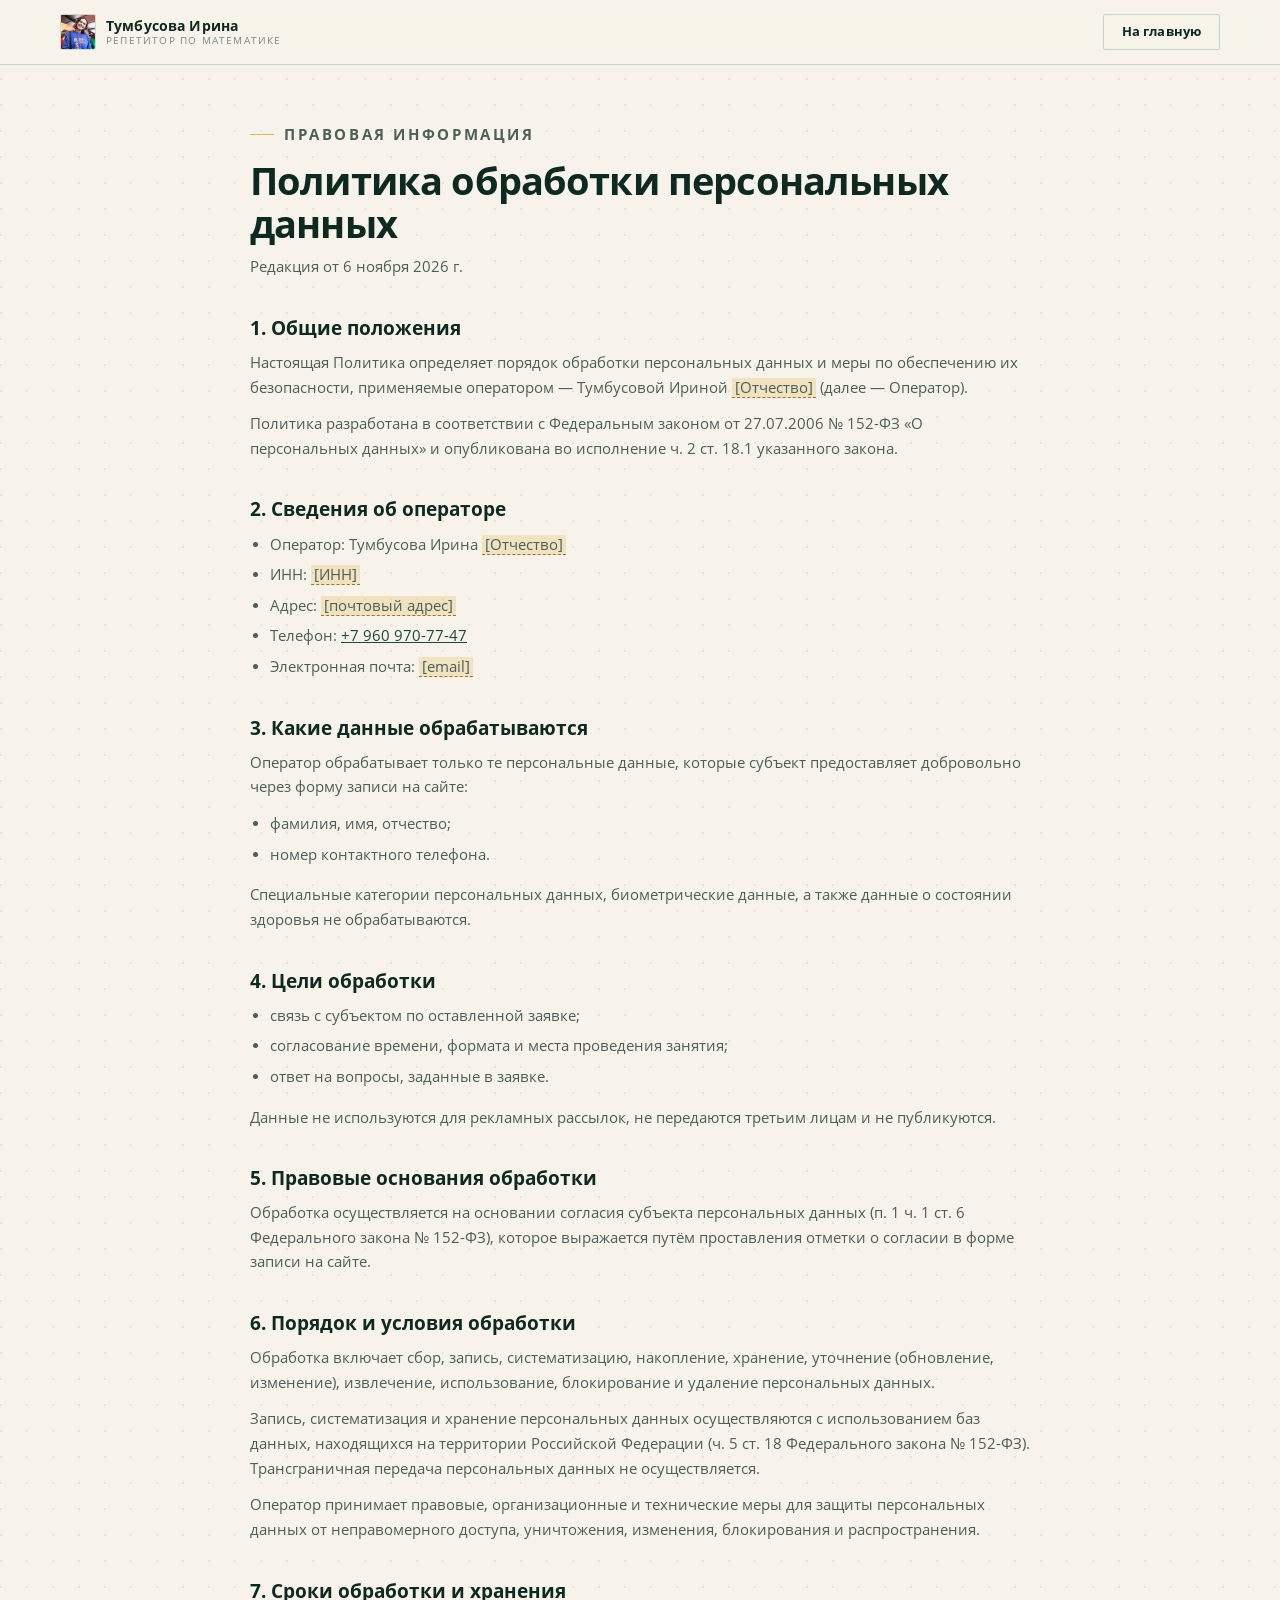
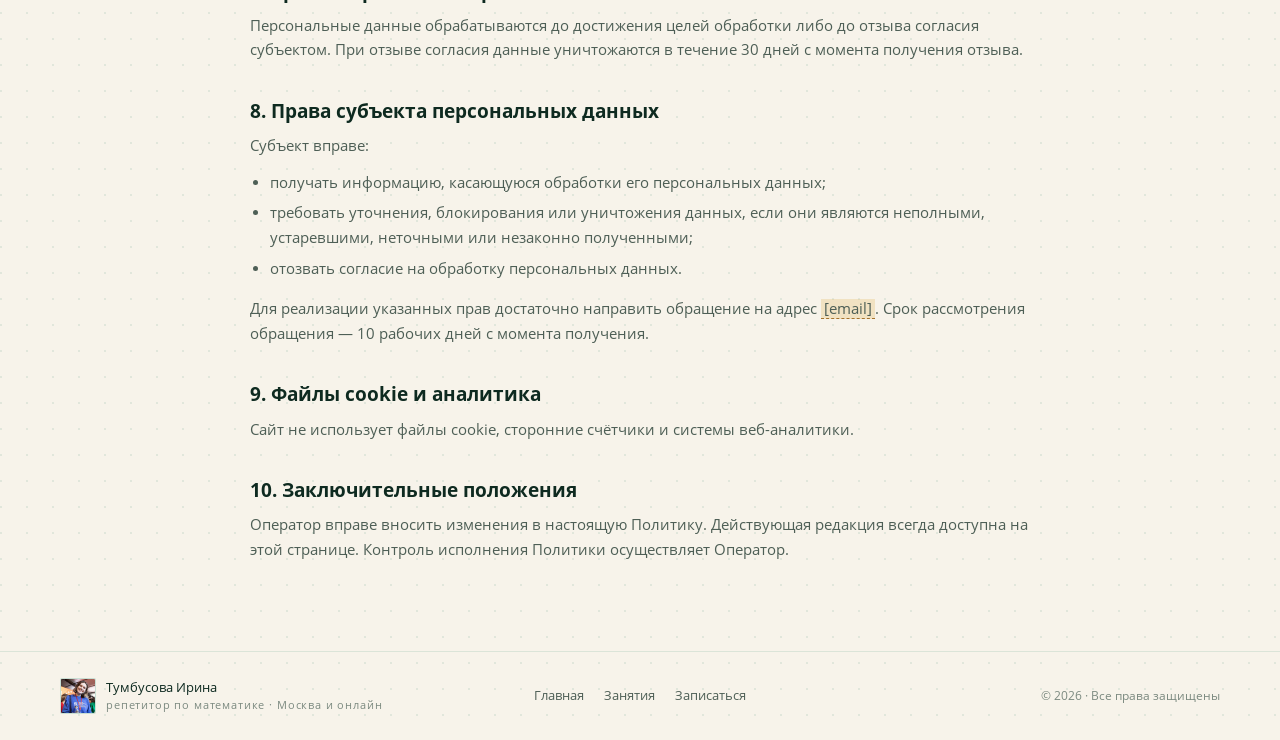
==== commit 2f8023ae: "Выравнивание карточек по контейнеру и сброс кеша стилей" ====
--- a/privacy.html
+++ b/privacy.html
@@ -10,7 +10,7 @@
   <link rel="icon" type="image/jpeg" href="icon.jpg">
   <link rel="apple-touch-icon" href="icon.jpg">
   <link rel="stylesheet" href="fonts/fonts.css">
-  <link rel="stylesheet" href="styles.css">
+  <link rel="stylesheet" href="styles.css?v=2026-11-09">
 </head>
 <body>
 
--- a/fonts/fonts.css
+++ b/fonts/fonts.css
@@ -1,75 +1,17 @@
-﻿/* Golos Text — вариативный, 400–700 */
+/* Open Sans — шрифт из проекта Diplom2 */
+
 @font-face {
-  font-family: 'Golos Text';
+  font-family: 'Open Sans';
   font-style: normal;
-  font-weight: 400 700;
+  font-weight: 400;
   font-display: swap;
-  src: url('golos-text-cyrillic.woff2') format('woff2');
-  unicode-range: U+0301, U+0400-045F, U+0490-0491, U+04B0-04B1, U+2116;
+  src: url('opensans-regular.woff2') format('woff2');
 }
 
 @font-face {
-  font-family: 'Golos Text';
-  font-style: normal;
-  font-weight: 400 700;
-  font-display: swap;
-  src: url('golos-text-latin.woff2') format('woff2');
-  unicode-range: U+0000-00FF, U+0131, U+0152-0153, U+02BB-02BC, U+02C6, U+02DA, U+02DC, U+0304, U+0308, U+0329, U+2000-206F, U+20AC, U+2122, U+2191, U+2193, U+2212, U+2215, U+FEFF, U+FFFD;
-}
-
-/* Old Standard TT — 400 */
-@font-face {
-  font-family: 'Old Standard TT';
-  font-style: normal;
-  font-weight: 400;
-  font-display: swap;
-  src: url('old-standard-tt-400-normal-cyrillic.woff2') format('woff2');
-  unicode-range: U+0301, U+0400-045F, U+0490-0491, U+04B0-04B1, U+2116;
-}
-
-@font-face {
-  font-family: 'Old Standard TT';
-  font-style: normal;
-  font-weight: 400;
-  font-display: swap;
-  src: url('old-standard-tt-400-normal-latin.woff2') format('woff2');
-  unicode-range: U+0000-00FF, U+0131, U+0152-0153, U+02BB-02BC, U+02C6, U+02DA, U+02DC, U+0304, U+0308, U+0329, U+2000-206F, U+20AC, U+2122, U+2191, U+2193, U+2212, U+2215, U+FEFF, U+FFFD;
-}
-
-/* Old Standard TT — 400 italic */
-@font-face {
-  font-family: 'Old Standard TT';
-  font-style: italic;
-  font-weight: 400;
-  font-display: swap;
-  src: url('old-standard-tt-400-italic-cyrillic.woff2') format('woff2');
-  unicode-range: U+0301, U+0400-045F, U+0490-0491, U+04B0-04B1, U+2116;
-}
-
-@font-face {
-  font-family: 'Old Standard TT';
-  font-style: italic;
-  font-weight: 400;
-  font-display: swap;
-  src: url('old-standard-tt-400-italic-latin.woff2') format('woff2');
-  unicode-range: U+0000-00FF, U+0131, U+0152-0153, U+02BB-02BC, U+02C6, U+02DA, U+02DC, U+0304, U+0308, U+0329, U+2000-206F, U+20AC, U+2122, U+2191, U+2193, U+2212, U+2215, U+FEFF, U+FFFD;
-}
-
-/* Old Standard TT — 700 */
-@font-face {
-  font-family: 'Old Standard TT';
+  font-family: 'Open Sans';
   font-style: normal;
   font-weight: 700;
   font-display: swap;
-  src: url('old-standard-tt-700-normal-cyrillic.woff2') format('woff2');
-  unicode-range: U+0301, U+0400-045F, U+0490-0491, U+04B0-04B1, U+2116;
+  src: url('opensans-bold.woff2') format('woff2');
 }
-
-@font-face {
-  font-family: 'Old Standard TT';
-  font-style: normal;
-  font-weight: 700;
-  font-display: swap;
-  src: url('old-standard-tt-700-normal-latin.woff2') format('woff2');
-  unicode-range: U+0000-00FF, U+0131, U+0152-0153, U+02BB-02BC, U+02C6, U+02DA, U+02DC, U+0304, U+0308, U+0329, U+2000-206F, U+20AC, U+2122, U+2191, U+2193, U+2212, U+2215, U+FEFF, U+FFFD;
-}
--- a/styles.css
+++ b/styles.css
@@ -18,8 +18,8 @@
   --border: rgba(31, 122, 92, .24);
   --border-soft: rgba(31, 122, 92, .13);
 
-  --font-display: "Old Standard TT", Georgia, "Times New Roman", serif;
-  --font-body: "Golos Text", -apple-system, BlinkMacSystemFont, "Segoe UI", Roboto, "Helvetica Neue", Arial, sans-serif;
+  --font-display: "Open Sans", -apple-system, BlinkMacSystemFont, "Segoe UI", Roboto, "Helvetica Neue", Arial, sans-serif;
+  --font-body: "Open Sans", -apple-system, BlinkMacSystemFont, "Segoe UI", Roboto, "Helvetica Neue", Arial, sans-serif;
 
   --radius: 2px;
   --container: 1160px;
@@ -92,33 +92,34 @@
 h2,
 h3 {
   font-family: var(--font-display);
-  font-weight: 400;
+  font-weight: 700;
   color: var(--ink);
 }
 
 h1 {
   margin: 0 0 18px;
-  font-size: clamp(2.2rem, 3.8vw, 3.3rem);
-  line-height: 1.08;
-  letter-spacing: -.012em;
+  font-size: clamp(1.9rem, 3.1vw, 2.7rem);
+  line-height: 1.12;
+  letter-spacing: -.022em;
 }
 
 h1 em {
-  font-style: italic;
+  font-style: normal;
   color: var(--gold-dark);
 }
 
 h2 {
   margin: 0 0 14px;
-  font-size: clamp(1.7rem, 2.6vw, 2.25rem);
-  line-height: 1.16;
-  letter-spacing: -.008em;
+  font-size: clamp(1.45rem, 2.1vw, 1.85rem);
+  line-height: 1.2;
+  letter-spacing: -.018em;
 }
 
 h3 {
   margin: 0 0 10px;
-  font-size: 1.35rem;
-  line-height: 1.22;
+  font-size: 1.15rem;
+  line-height: 1.3;
+  letter-spacing: -.01em;
 }
 
 /* Кнопки */
@@ -291,23 +292,6 @@
   margin-bottom: 16px;
 }
 
-.hero__price {
-  margin: 0;
-  font-size: 13px;
-  color: var(--muted);
-}
-
-.hero__price strong {
-  font-family: var(--font-display);
-  font-size: 1.15rem;
-  font-weight: 400;
-  color: var(--ink);
-}
-
-.hero__price span {
-  color: var(--muted);
-}
-
 /* Портрет */
 .portrait {
   position: relative;
@@ -451,22 +435,13 @@
   color: var(--gold-dark);
 }
 
-.signature {
-  margin: 20px 0 0;
-  font-family: var(--font-display);
-  font-style: italic;
-  font-size: 1.25rem;
-  color: var(--gold-dark);
-}
-
 .quote {
   margin: 22px 0 0;
   padding-left: 18px;
   border-left: 2px solid var(--gold);
   font-family: var(--font-display);
-  font-style: italic;
-  font-size: 1.18rem;
-  line-height: 1.5;
+  font-size: 1.05rem;
+  line-height: 1.55;
   color: var(--ink);
 }
 
@@ -474,13 +449,13 @@
 .cards {
   display: grid;
   grid-template-columns: repeat(3, 1fr);
-  gap: 16px;
+  gap: 14px;
 }
 
 .card {
   display: flex;
   flex-direction: column;
-  padding: 24px 22px;
+  padding: 22px 20px;
   background: var(--surface);
   border: 1px solid var(--border);
   border-radius: var(--radius);
@@ -491,13 +466,6 @@
   border-color: var(--emerald);
   box-shadow: 0 10px 30px -18px rgba(14, 42, 32, .45);
   transform: translateY(-2px);
-}
-
-.card--featured {
-  border-color: rgba(31, 122, 92, .5);
-  background:
-    linear-gradient(180deg, rgba(31, 122, 92, .05), transparent 55%),
-    var(--surface);
 }
 
 .card__num {
@@ -516,9 +484,27 @@
 }
 
 .card__list {
-  margin: 0;
+  margin: 0 0 18px;
   padding: 0;
   list-style: none;
+}
+
+.card__price {
+  margin: auto 0 0;
+  padding-top: 16px;
+  border-top: 1px solid var(--border-soft);
+  font-size: 1.2rem;
+  font-weight: 700;
+  color: var(--ink);
+}
+
+.card__price span {
+  display: block;
+  margin-top: 3px;
+  font-size: 11px;
+  font-weight: 400;
+  letter-spacing: .04em;
+  color: var(--muted);
 }
 
 .card__list li {
@@ -843,16 +829,6 @@
     gap: 24px;
   }
 
-  .cards {
-    grid-template-columns: 1fr;
-    max-width: 520px;
-  }
-
-  .steps {
-    grid-template-columns: 1fr;
-    max-width: 600px;
-  }
-
   .signup {
     grid-template-columns: 1fr;
   }
@@ -877,6 +853,14 @@
 @media (max-width: 700px) {
   .container {
     width: min(var(--container), 100% - 32px);
+  }
+
+  .cards {
+    grid-template-columns: 1fr;
+  }
+
+  .steps {
+    grid-template-columns: 1fr;
   }
 
   .hero__actions .btn {
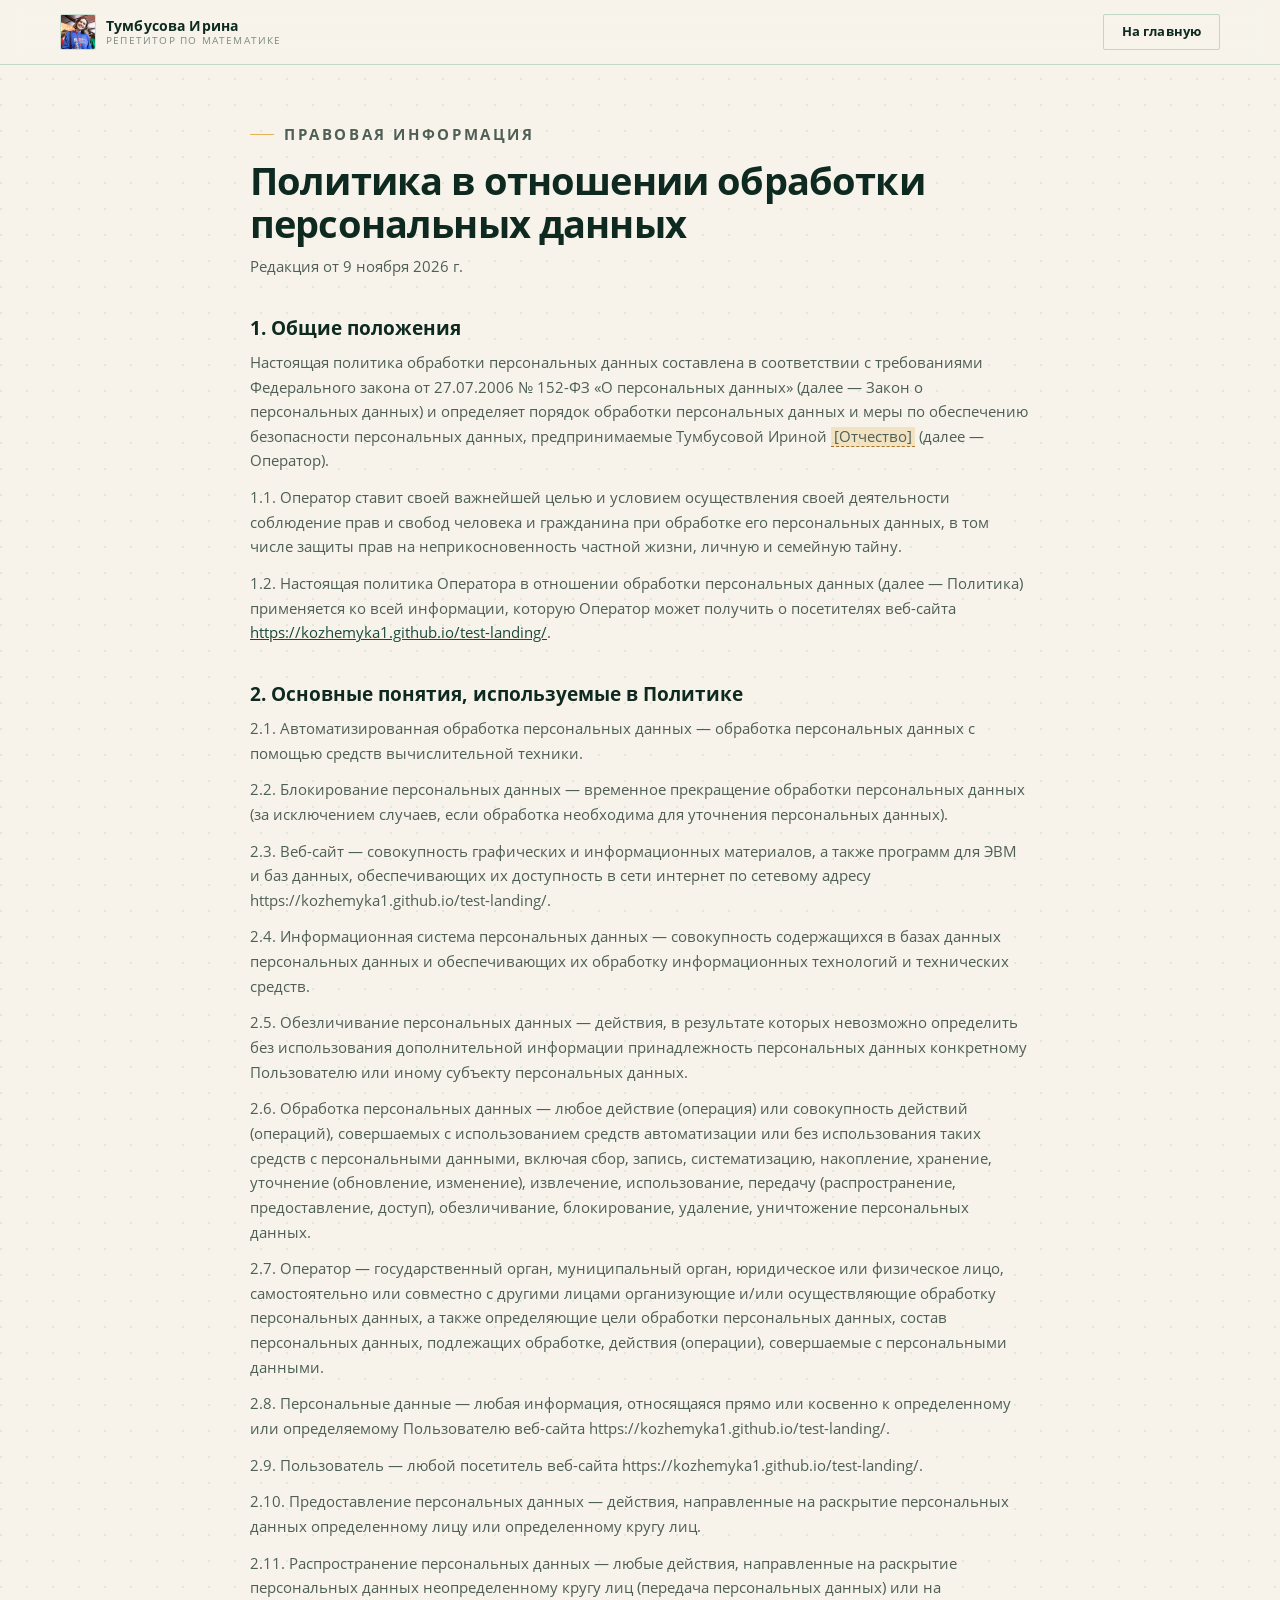
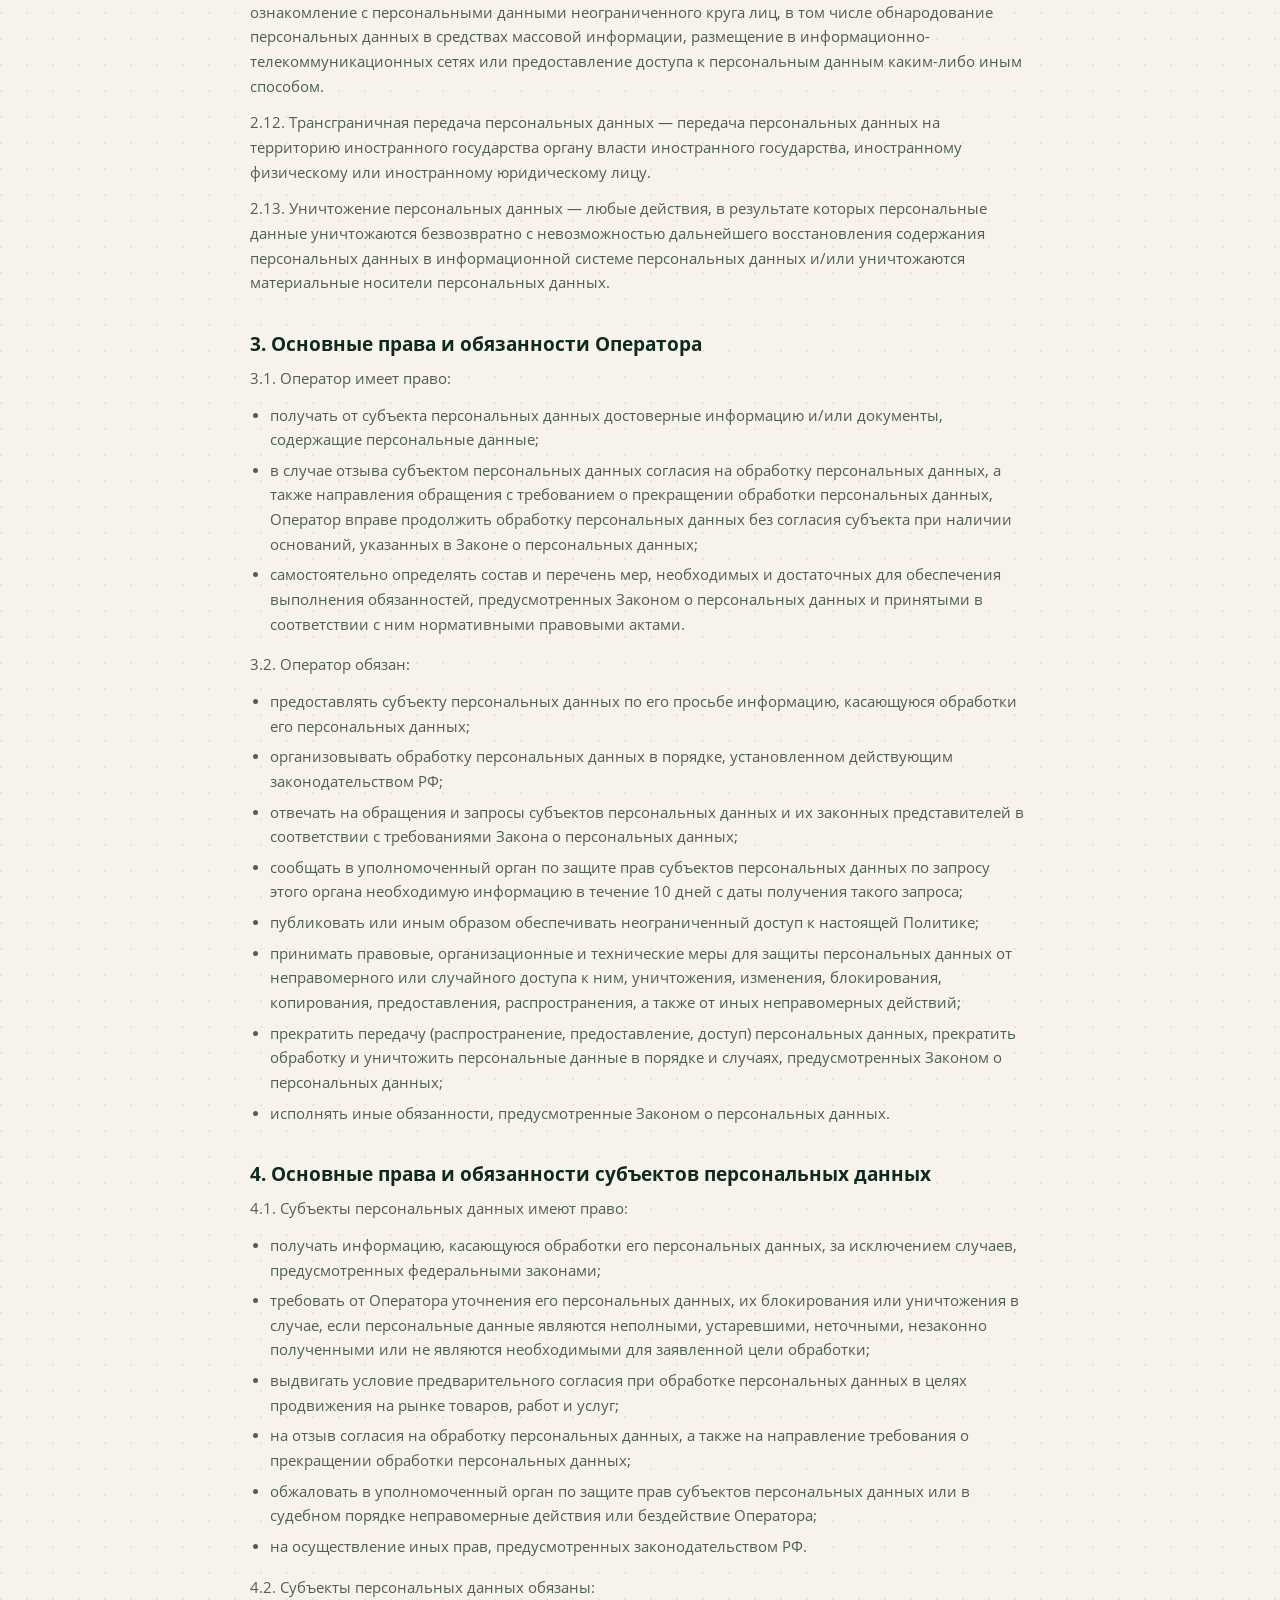
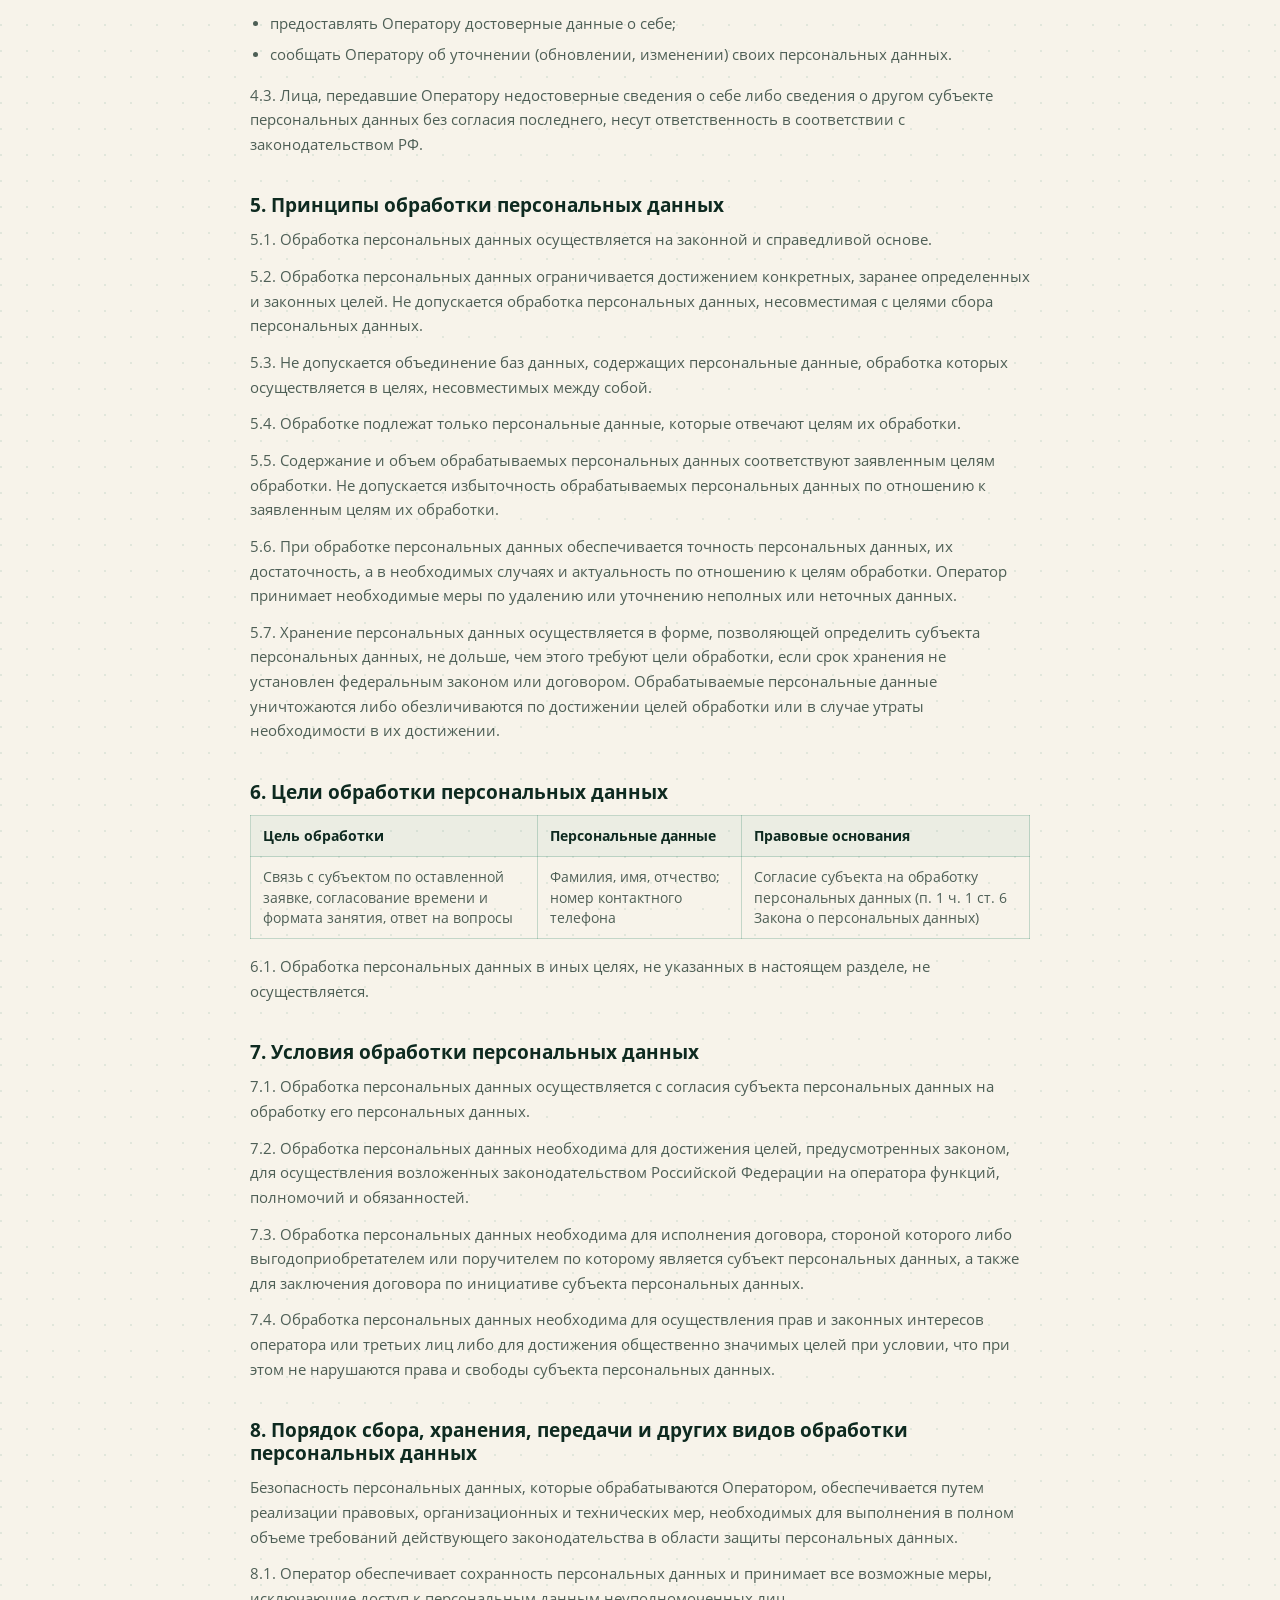
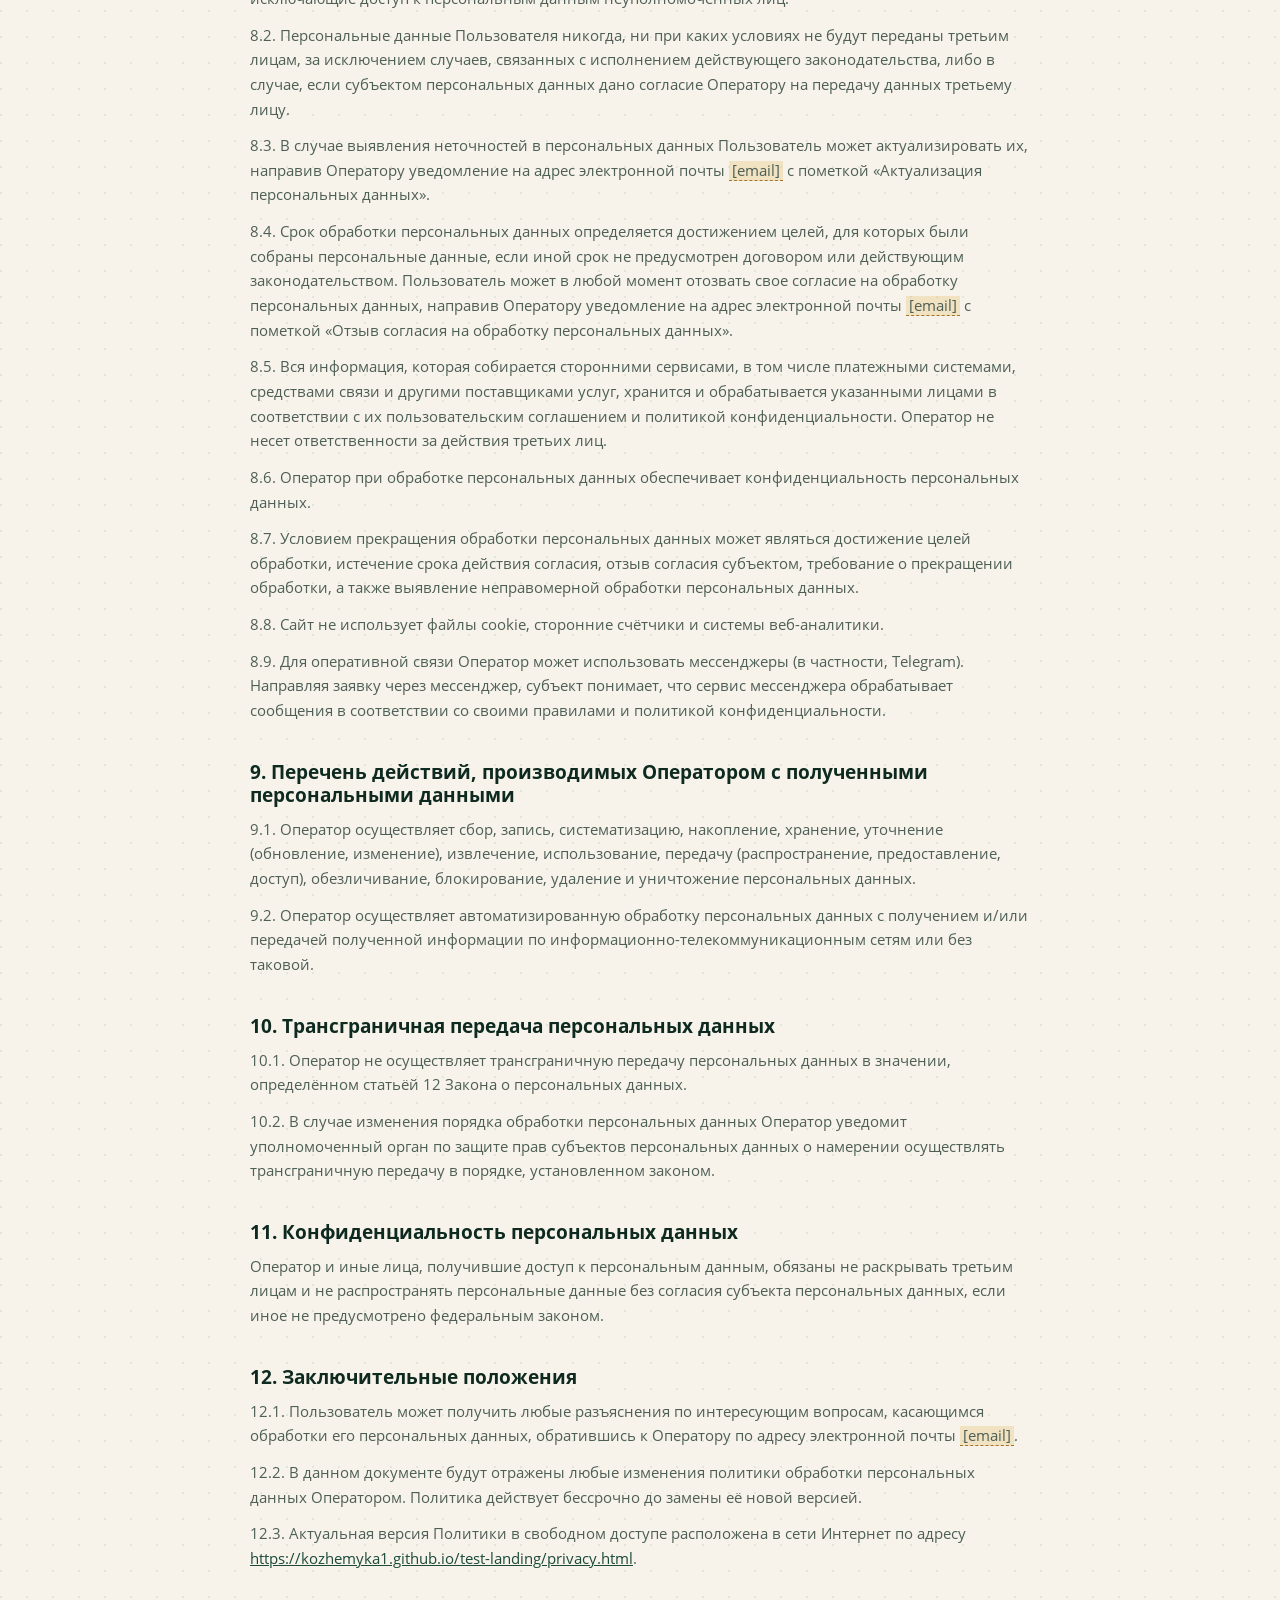
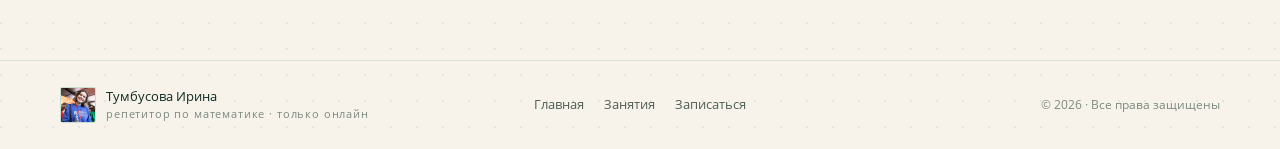
==== commit e87c76aa: "Политика обработки ПДн по структуре конструктора Tilda" ====
--- a/privacy.html
+++ b/privacy.html
@@ -4,13 +4,13 @@
   <meta charset="UTF-8">
   <meta name="viewport" content="width=device-width, initial-scale=1">
   <title>Политика обработки персональных данных — Тумбусова Ирина</title>
-  <meta name="description" content="Политика обработки персональных данных оператора Тумбусовой Ирины.">
+  <meta name="description" content="Политика в отношении обработки персональных данных оператора Тумбусовой Ирины.">
   <meta name="robots" content="noindex, follow">
   <meta name="theme-color" content="#F7F3EA">
   <link rel="icon" type="image/jpeg" href="icon.jpg">
   <link rel="apple-touch-icon" href="icon.jpg">
   <link rel="stylesheet" href="fonts/fonts.css">
-  <link rel="stylesheet" href="styles.css?v=2026-11-09">
+  <link rel="stylesheet" href="styles.css?v=2026-11-09b">
 </head>
 <body>
 
@@ -33,111 +33,383 @@
   <main class="legal">
     <div class="container">
       <p class="label">Правовая информация</p>
-      <h1>Политика обработки персональных данных</h1>
-      <p class="legal__meta">Редакция от 6 ноября 2026 г.</p>
+      <h1>Политика в отношении обработки персональных данных</h1>
+      <p class="legal__meta">Редакция от 9 ноября 2026 г.</p>
 
       <h2>1. Общие положения</h2>
       <p>
-        Настоящая Политика определяет порядок обработки персональных данных и меры
-        по обеспечению их безопасности, применяемые оператором — Тумбусовой Ириной
-        <span class="fill">[Отчество]</span> (далее — Оператор).
-      </p>
-      <p>
-        Политика разработана в соответствии с Федеральным законом от 27.07.2006
-        № 152-ФЗ «О персональных данных» и опубликована во исполнение ч. 2 ст. 18.1
-        указанного закона.
-      </p>
-
-      <h2>2. Сведения об операторе</h2>
+        Настоящая политика обработки персональных данных составлена в соответствии
+        с требованиями Федерального закона от 27.07.2006 № 152-ФЗ «О персональных
+        данных» (далее — Закон о персональных данных) и определяет порядок обработки
+        персональных данных и меры по обеспечению безопасности персональных данных,
+        предпринимаемые Тумбусовой Ириной <span class="fill">[Отчество]</span>
+        (далее — Оператор).
+      </p>
+      <p>
+        1.1. Оператор ставит своей важнейшей целью и условием осуществления своей
+        деятельности соблюдение прав и свобод человека и гражданина при обработке
+        его персональных данных, в том числе защиты прав на неприкосновенность
+        частной жизни, личную и семейную тайну.
+      </p>
+      <p>
+        1.2. Настоящая политика Оператора в отношении обработки персональных данных
+        (далее — Политика) применяется ко всей информации, которую Оператор может
+        получить о посетителях веб-сайта
+        <a href="https://kozhemyka1.github.io/test-landing/">https://kozhemyka1.github.io/test-landing/</a>.
+      </p>
+
+      <h2>2. Основные понятия, используемые в Политике</h2>
+      <p>
+        2.1. Автоматизированная обработка персональных данных — обработка
+        персональных данных с помощью средств вычислительной техники.
+      </p>
+      <p>
+        2.2. Блокирование персональных данных — временное прекращение обработки
+        персональных данных (за исключением случаев, если обработка необходима
+        для уточнения персональных данных).
+      </p>
+      <p>
+        2.3. Веб-сайт — совокупность графических и информационных материалов,
+        а также программ для ЭВМ и баз данных, обеспечивающих их доступность
+        в сети интернет по сетевому адресу
+        https://kozhemyka1.github.io/test-landing/.
+      </p>
+      <p>
+        2.4. Информационная система персональных данных — совокупность содержащихся
+        в базах данных персональных данных и обеспечивающих их обработку
+        информационных технологий и технических средств.
+      </p>
+      <p>
+        2.5. Обезличивание персональных данных — действия, в результате которых
+        невозможно определить без использования дополнительной информации
+        принадлежность персональных данных конкретному Пользователю или иному
+        субъекту персональных данных.
+      </p>
+      <p>
+        2.6. Обработка персональных данных — любое действие (операция) или
+        совокупность действий (операций), совершаемых с использованием средств
+        автоматизации или без использования таких средств с персональными данными,
+        включая сбор, запись, систематизацию, накопление, хранение, уточнение
+        (обновление, изменение), извлечение, использование, передачу
+        (распространение, предоставление, доступ), обезличивание, блокирование,
+        удаление, уничтожение персональных данных.
+      </p>
+      <p>
+        2.7. Оператор — государственный орган, муниципальный орган, юридическое или
+        физическое лицо, самостоятельно или совместно с другими лицами
+        организующие и/или осуществляющие обработку персональных данных, а также
+        определяющие цели обработки персональных данных, состав персональных
+        данных, подлежащих обработке, действия (операции), совершаемые
+        с персональными данными.
+      </p>
+      <p>
+        2.8. Персональные данные — любая информация, относящаяся прямо или косвенно
+        к определенному или определяемому Пользователю веб-сайта
+        https://kozhemyka1.github.io/test-landing/.
+      </p>
+      <p>
+        2.9. Пользователь — любой посетитель веб-сайта
+        https://kozhemyka1.github.io/test-landing/.
+      </p>
+      <p>
+        2.10. Предоставление персональных данных — действия, направленные
+        на раскрытие персональных данных определенному лицу или определенному кругу
+        лиц.
+      </p>
+      <p>
+        2.11. Распространение персональных данных — любые действия, направленные
+        на раскрытие персональных данных неопределенному кругу лиц (передача
+        персональных данных) или на ознакомление с персональными данными
+        неограниченного круга лиц, в том числе обнародование персональных данных
+        в средствах массовой информации, размещение в
+        информационно-телекоммуникационных сетях или предоставление доступа
+        к персональным данным каким-либо иным способом.
+      </p>
+      <p>
+        2.12. Трансграничная передача персональных данных — передача персональных
+        данных на территорию иностранного государства органу власти иностранного
+        государства, иностранному физическому или иностранному юридическому лицу.
+      </p>
+      <p>
+        2.13. Уничтожение персональных данных — любые действия, в результате которых
+        персональные данные уничтожаются безвозвратно с невозможностью дальнейшего
+        восстановления содержания персональных данных в информационной системе
+        персональных данных и/или уничтожаются материальные носители персональных
+        данных.
+      </p>
+
+      <h2>3. Основные права и обязанности Оператора</h2>
+      <p>3.1. Оператор имеет право:</p>
       <ul>
-        <li>Оператор: Тумбусова Ирина <span class="fill">[Отчество]</span></li>
-        <li>ИНН: <span class="fill">[ИНН]</span></li>
-        <li>Адрес: <span class="fill">[почтовый адрес]</span></li>
-        <li>Телефон: <a href="tel:+79609707747">+7 960 970-77-47</a></li>
-        <li>Электронная почта: <span class="fill">[email]</span></li>
+        <li>получать от субъекта персональных данных достоверные информацию и/или
+          документы, содержащие персональные данные;</li>
+        <li>в случае отзыва субъектом персональных данных согласия на обработку
+          персональных данных, а также направления обращения с требованием
+          о прекращении обработки персональных данных, Оператор вправе продолжить
+          обработку персональных данных без согласия субъекта при наличии
+          оснований, указанных в Законе о персональных данных;</li>
+        <li>самостоятельно определять состав и перечень мер, необходимых
+          и достаточных для обеспечения выполнения обязанностей, предусмотренных
+          Законом о персональных данных и принятыми в соответствии с ним
+          нормативными правовыми актами.</li>
       </ul>
-
-      <h2>3. Какие данные обрабатываются</h2>
-      <p>
-        Оператор обрабатывает только те персональные данные, которые субъект
-        предоставляет добровольно через форму записи на сайте:
-      </p>
+      <p>3.2. Оператор обязан:</p>
       <ul>
-        <li>фамилия, имя, отчество;</li>
-        <li>номер контактного телефона.</li>
+        <li>предоставлять субъекту персональных данных по его просьбе информацию,
+          касающуюся обработки его персональных данных;</li>
+        <li>организовывать обработку персональных данных в порядке, установленном
+          действующим законодательством РФ;</li>
+        <li>отвечать на обращения и запросы субъектов персональных данных и их
+          законных представителей в соответствии с требованиями Закона
+          о персональных данных;</li>
+        <li>сообщать в уполномоченный орган по защите прав субъектов персональных
+          данных по запросу этого органа необходимую информацию в течение 10 дней
+          с даты получения такого запроса;</li>
+        <li>публиковать или иным образом обеспечивать неограниченный доступ
+          к настоящей Политике;</li>
+        <li>принимать правовые, организационные и технические меры для защиты
+          персональных данных от неправомерного или случайного доступа к ним,
+          уничтожения, изменения, блокирования, копирования, предоставления,
+          распространения, а также от иных неправомерных действий;</li>
+        <li>прекратить передачу (распространение, предоставление, доступ)
+          персональных данных, прекратить обработку и уничтожить персональные
+          данные в порядке и случаях, предусмотренных Законом о персональных
+          данных;</li>
+        <li>исполнять иные обязанности, предусмотренные Законом о персональных
+          данных.</li>
       </ul>
-      <p>
-        Специальные категории персональных данных, биометрические данные,
-        а также данные о состоянии здоровья не обрабатываются.
-      </p>
-
-      <h2>4. Цели обработки</h2>
+
+      <h2>4. Основные права и обязанности субъектов персональных данных</h2>
+      <p>4.1. Субъекты персональных данных имеют право:</p>
       <ul>
-        <li>связь с субъектом по оставленной заявке;</li>
-        <li>согласование времени, формата и места проведения занятия;</li>
-        <li>ответ на вопросы, заданные в заявке.</li>
+        <li>получать информацию, касающуюся обработки его персональных данных,
+          за исключением случаев, предусмотренных федеральными законами;</li>
+        <li>требовать от Оператора уточнения его персональных данных, их
+          блокирования или уничтожения в случае, если персональные данные являются
+          неполными, устаревшими, неточными, незаконно полученными или не являются
+          необходимыми для заявленной цели обработки;</li>
+        <li>выдвигать условие предварительного согласия при обработке персональных
+          данных в целях продвижения на рынке товаров, работ и услуг;</li>
+        <li>на отзыв согласия на обработку персональных данных, а также
+          на направление требования о прекращении обработки персональных данных;</li>
+        <li>обжаловать в уполномоченный орган по защите прав субъектов персональных
+          данных или в судебном порядке неправомерные действия или бездействие
+          Оператора;</li>
+        <li>на осуществление иных прав, предусмотренных законодательством РФ.</li>
       </ul>
-      <p>
-        Данные не используются для рекламных рассылок, не передаются третьим лицам
-        и не публикуются.
-      </p>
-
-      <h2>5. Правовые основания обработки</h2>
-      <p>
-        Обработка осуществляется на основании согласия субъекта персональных данных
-        (п. 1 ч. 1 ст. 6 Федерального закона № 152-ФЗ), которое выражается путём
-        проставления отметки о согласии в форме записи на сайте.
-      </p>
-
-      <h2>6. Порядок и условия обработки</h2>
-      <p>
-        Обработка включает сбор, запись, систематизацию, накопление, хранение,
-        уточнение (обновление, изменение), извлечение, использование, блокирование
-        и удаление персональных данных.
-      </p>
-      <p>
-        Запись, систематизация и хранение персональных данных осуществляются
-        с использованием баз данных, находящихся на территории Российской Федерации
-        (ч. 5 ст. 18 Федерального закона № 152-ФЗ). Трансграничная передача
-        персональных данных не осуществляется.
-      </p>
-      <p>
-        Оператор принимает правовые, организационные и технические меры для защиты
-        персональных данных от неправомерного доступа, уничтожения, изменения,
-        блокирования и распространения.
-      </p>
-
-      <h2>7. Сроки обработки и хранения</h2>
-      <p>
-        Персональные данные обрабатываются до достижения целей обработки либо
-        до отзыва согласия субъектом. При отзыве согласия данные уничтожаются
-        в течение 30 дней с момента получения отзыва.
-      </p>
-
-      <h2>8. Права субъекта персональных данных</h2>
-      <p>Субъект вправе:</p>
+      <p>4.2. Субъекты персональных данных обязаны:</p>
       <ul>
-        <li>получать информацию, касающуюся обработки его персональных данных;</li>
-        <li>требовать уточнения, блокирования или уничтожения данных, если они
-          являются неполными, устаревшими, неточными или незаконно полученными;</li>
-        <li>отозвать согласие на обработку персональных данных.</li>
+        <li>предоставлять Оператору достоверные данные о себе;</li>
+        <li>сообщать Оператору об уточнении (обновлении, изменении) своих
+          персональных данных.</li>
       </ul>
       <p>
-        Для реализации указанных прав достаточно направить обращение на адрес
-        <span class="fill">[email]</span>. Срок рассмотрения обращения —
-        10 рабочих дней с момента получения.
-      </p>
-
-      <h2>9. Файлы cookie и аналитика</h2>
-      <p>
-        Сайт не использует файлы cookie, сторонние счётчики и системы веб-аналитики.
-      </p>
-
-      <h2>10. Заключительные положения</h2>
-      <p>
-        Оператор вправе вносить изменения в настоящую Политику. Действующая редакция
-        всегда доступна на этой странице. Контроль исполнения Политики осуществляет
-        Оператор.
+        4.3. Лица, передавшие Оператору недостоверные сведения о себе либо сведения
+        о другом субъекте персональных данных без согласия последнего, несут
+        ответственность в соответствии с законодательством РФ.
+      </p>
+
+      <h2>5. Принципы обработки персональных данных</h2>
+      <p>
+        5.1. Обработка персональных данных осуществляется на законной
+        и справедливой основе.
+      </p>
+      <p>
+        5.2. Обработка персональных данных ограничивается достижением конкретных,
+        заранее определенных и законных целей. Не допускается обработка
+        персональных данных, несовместимая с целями сбора персональных данных.
+      </p>
+      <p>
+        5.3. Не допускается объединение баз данных, содержащих персональные данные,
+        обработка которых осуществляется в целях, несовместимых между собой.
+      </p>
+      <p>
+        5.4. Обработке подлежат только персональные данные, которые отвечают целям
+        их обработки.
+      </p>
+      <p>
+        5.5. Содержание и объем обрабатываемых персональных данных соответствуют
+        заявленным целям обработки. Не допускается избыточность обрабатываемых
+        персональных данных по отношению к заявленным целям их обработки.
+      </p>
+      <p>
+        5.6. При обработке персональных данных обеспечивается точность персональных
+        данных, их достаточность, а в необходимых случаях и актуальность
+        по отношению к целям обработки. Оператор принимает необходимые меры
+        по удалению или уточнению неполных или неточных данных.
+      </p>
+      <p>
+        5.7. Хранение персональных данных осуществляется в форме, позволяющей
+        определить субъекта персональных данных, не дольше, чем этого требуют цели
+        обработки, если срок хранения не установлен федеральным законом или
+        договором. Обрабатываемые персональные данные уничтожаются либо
+        обезличиваются по достижении целей обработки или в случае утраты
+        необходимости в их достижении.
+      </p>
+
+      <h2>6. Цели обработки персональных данных</h2>
+      <div class="legal__table-wrap">
+        <table class="legal__table">
+          <thead>
+            <tr>
+              <th>Цель обработки</th>
+              <th>Персональные данные</th>
+              <th>Правовые основания</th>
+            </tr>
+          </thead>
+          <tbody>
+            <tr>
+              <td>
+                Связь с субъектом по оставленной заявке, согласование времени
+                и формата занятия, ответ на вопросы
+              </td>
+              <td>Фамилия, имя, отчество; номер контактного телефона</td>
+              <td>
+                Согласие субъекта на обработку персональных данных
+                (п. 1 ч. 1 ст. 6 Закона о персональных данных)
+              </td>
+            </tr>
+          </tbody>
+        </table>
+      </div>
+      <p>
+        6.1. Обработка персональных данных в иных целях, не указанных в настоящем
+        разделе, не осуществляется.
+      </p>
+
+      <h2>7. Условия обработки персональных данных</h2>
+      <p>
+        7.1. Обработка персональных данных осуществляется с согласия субъекта
+        персональных данных на обработку его персональных данных.
+      </p>
+      <p>
+        7.2. Обработка персональных данных необходима для достижения целей,
+        предусмотренных законом, для осуществления возложенных законодательством
+        Российской Федерации на оператора функций, полномочий и обязанностей.
+      </p>
+      <p>
+        7.3. Обработка персональных данных необходима для исполнения договора,
+        стороной которого либо выгодоприобретателем или поручителем по которому
+        является субъект персональных данных, а также для заключения договора
+        по инициативе субъекта персональных данных.
+      </p>
+      <p>
+        7.4. Обработка персональных данных необходима для осуществления прав
+        и законных интересов оператора или третьих лиц либо для достижения
+        общественно значимых целей при условии, что при этом не нарушаются права
+        и свободы субъекта персональных данных.
+      </p>
+
+      <h2>8. Порядок сбора, хранения, передачи и других видов обработки персональных данных</h2>
+      <p>
+        Безопасность персональных данных, которые обрабатываются Оператором,
+        обеспечивается путем реализации правовых, организационных и технических
+        мер, необходимых для выполнения в полном объеме требований действующего
+        законодательства в области защиты персональных данных.
+      </p>
+      <p>
+        8.1. Оператор обеспечивает сохранность персональных данных и принимает все
+        возможные меры, исключающие доступ к персональным данным неуполномоченных
+        лиц.
+      </p>
+      <p>
+        8.2. Персональные данные Пользователя никогда, ни при каких условиях не
+        будут переданы третьим лицам, за исключением случаев, связанных
+        с исполнением действующего законодательства, либо в случае, если субъектом
+        персональных данных дано согласие Оператору на передачу данных третьему
+        лицу.
+      </p>
+      <p>
+        8.3. В случае выявления неточностей в персональных данных Пользователь может
+        актуализировать их, направив Оператору уведомление на адрес электронной
+        почты <span class="fill">[email]</span> с пометкой «Актуализация
+        персональных данных».
+      </p>
+      <p>
+        8.4. Срок обработки персональных данных определяется достижением целей,
+        для которых были собраны персональные данные, если иной срок не предусмотрен
+        договором или действующим законодательством. Пользователь может в любой
+        момент отозвать свое согласие на обработку персональных данных, направив
+        Оператору уведомление на адрес электронной почты
+        <span class="fill">[email]</span> с пометкой «Отзыв согласия на обработку
+        персональных данных».
+      </p>
+      <p>
+        8.5. Вся информация, которая собирается сторонними сервисами, в том числе
+        платежными системами, средствами связи и другими поставщиками услуг,
+        хранится и обрабатывается указанными лицами в соответствии с их
+        пользовательским соглашением и политикой конфиденциальности. Оператор
+        не несет ответственности за действия третьих лиц.
+      </p>
+      <p>
+        8.6. Оператор при обработке персональных данных обеспечивает
+        конфиденциальность персональных данных.
+      </p>
+      <p>
+        8.7. Условием прекращения обработки персональных данных может являться
+        достижение целей обработки, истечение срока действия согласия, отзыв
+        согласия субъектом, требование о прекращении обработки, а также выявление
+        неправомерной обработки персональных данных.
+      </p>
+      <p>
+        8.8. Сайт не использует файлы cookie, сторонние счётчики и системы
+        веб-аналитики.
+      </p>
+      <p>
+        8.9. Для оперативной связи Оператор может использовать мессенджеры
+        (в частности, Telegram). Направляя заявку через мессенджер, субъект
+        понимает, что сервис мессенджера обрабатывает сообщения в соответствии
+        со своими правилами и политикой конфиденциальности.
+      </p>
+
+      <h2>9. Перечень действий, производимых Оператором с полученными персональными данными</h2>
+      <p>
+        9.1. Оператор осуществляет сбор, запись, систематизацию, накопление,
+        хранение, уточнение (обновление, изменение), извлечение, использование,
+        передачу (распространение, предоставление, доступ), обезличивание,
+        блокирование, удаление и уничтожение персональных данных.
+      </p>
+      <p>
+        9.2. Оператор осуществляет автоматизированную обработку персональных данных
+        с получением и/или передачей полученной информации
+        по информационно-телекоммуникационным сетям или без таковой.
+      </p>
+
+      <h2>10. Трансграничная передача персональных данных</h2>
+      <p>
+        10.1. Оператор не осуществляет трансграничную передачу персональных данных
+        в значении, определённом статьёй 12 Закона о персональных данных.
+      </p>
+      <p>
+        10.2. В случае изменения порядка обработки персональных данных Оператор
+        уведомит уполномоченный орган по защите прав субъектов персональных данных
+        о намерении осуществлять трансграничную передачу в порядке, установленном
+        законом.
+      </p>
+
+      <h2>11. Конфиденциальность персональных данных</h2>
+      <p>
+        Оператор и иные лица, получившие доступ к персональным данным, обязаны
+        не раскрывать третьим лицам и не распространять персональные данные
+        без согласия субъекта персональных данных, если иное не предусмотрено
+        федеральным законом.
+      </p>
+
+      <h2>12. Заключительные положения</h2>
+      <p>
+        12.1. Пользователь может получить любые разъяснения по интересующим
+        вопросам, касающимся обработки его персональных данных, обратившись
+        к Оператору по адресу электронной почты <span class="fill">[email]</span>.
+      </p>
+      <p>
+        12.2. В данном документе будут отражены любые изменения политики обработки
+        персональных данных Оператором. Политика действует бессрочно до замены
+        её новой версией.
+      </p>
+      <p>
+        12.3. Актуальная версия Политики в свободном доступе расположена в сети
+        Интернет по адресу
+        <a href="https://kozhemyka1.github.io/test-landing/privacy.html">https://kozhemyka1.github.io/test-landing/privacy.html</a>.
       </p>
     </div>
   </main>
@@ -148,7 +420,7 @@
         <span class="brand__mark" aria-hidden="true">
           <img src="icon.jpg" alt="" width="36" height="36">
         </span>
-        <p>Тумбусова Ирина<br><small>репетитор по математике · Москва и онлайн</small></p>
+        <p>Тумбусова Ирина<br><small>репетитор по математике · только онлайн</small></p>
       </div>
 
       <nav class="footer__nav" aria-label="Навигация в подвале">
--- a/styles.css
+++ b/styles.css
@@ -931,6 +931,34 @@
   color: var(--green-700);
 }
 
+.legal__table-wrap {
+  margin: 0 0 16px;
+  overflow-x: auto;
+}
+
+.legal__table {
+  width: 100%;
+  min-width: 560px;
+  border-collapse: collapse;
+  font-size: 13.5px;
+  line-height: 1.5;
+}
+
+.legal__table th,
+.legal__table td {
+  padding: 10px 12px;
+  text-align: left;
+  vertical-align: top;
+  color: var(--body);
+  border: 1px solid var(--border);
+}
+
+.legal__table th {
+  font-weight: 600;
+  color: var(--ink);
+  background: rgba(31, 122, 92, .05);
+}
+
 .fill {
   padding: 0 3px;
   background: rgba(227, 179, 91, .28);
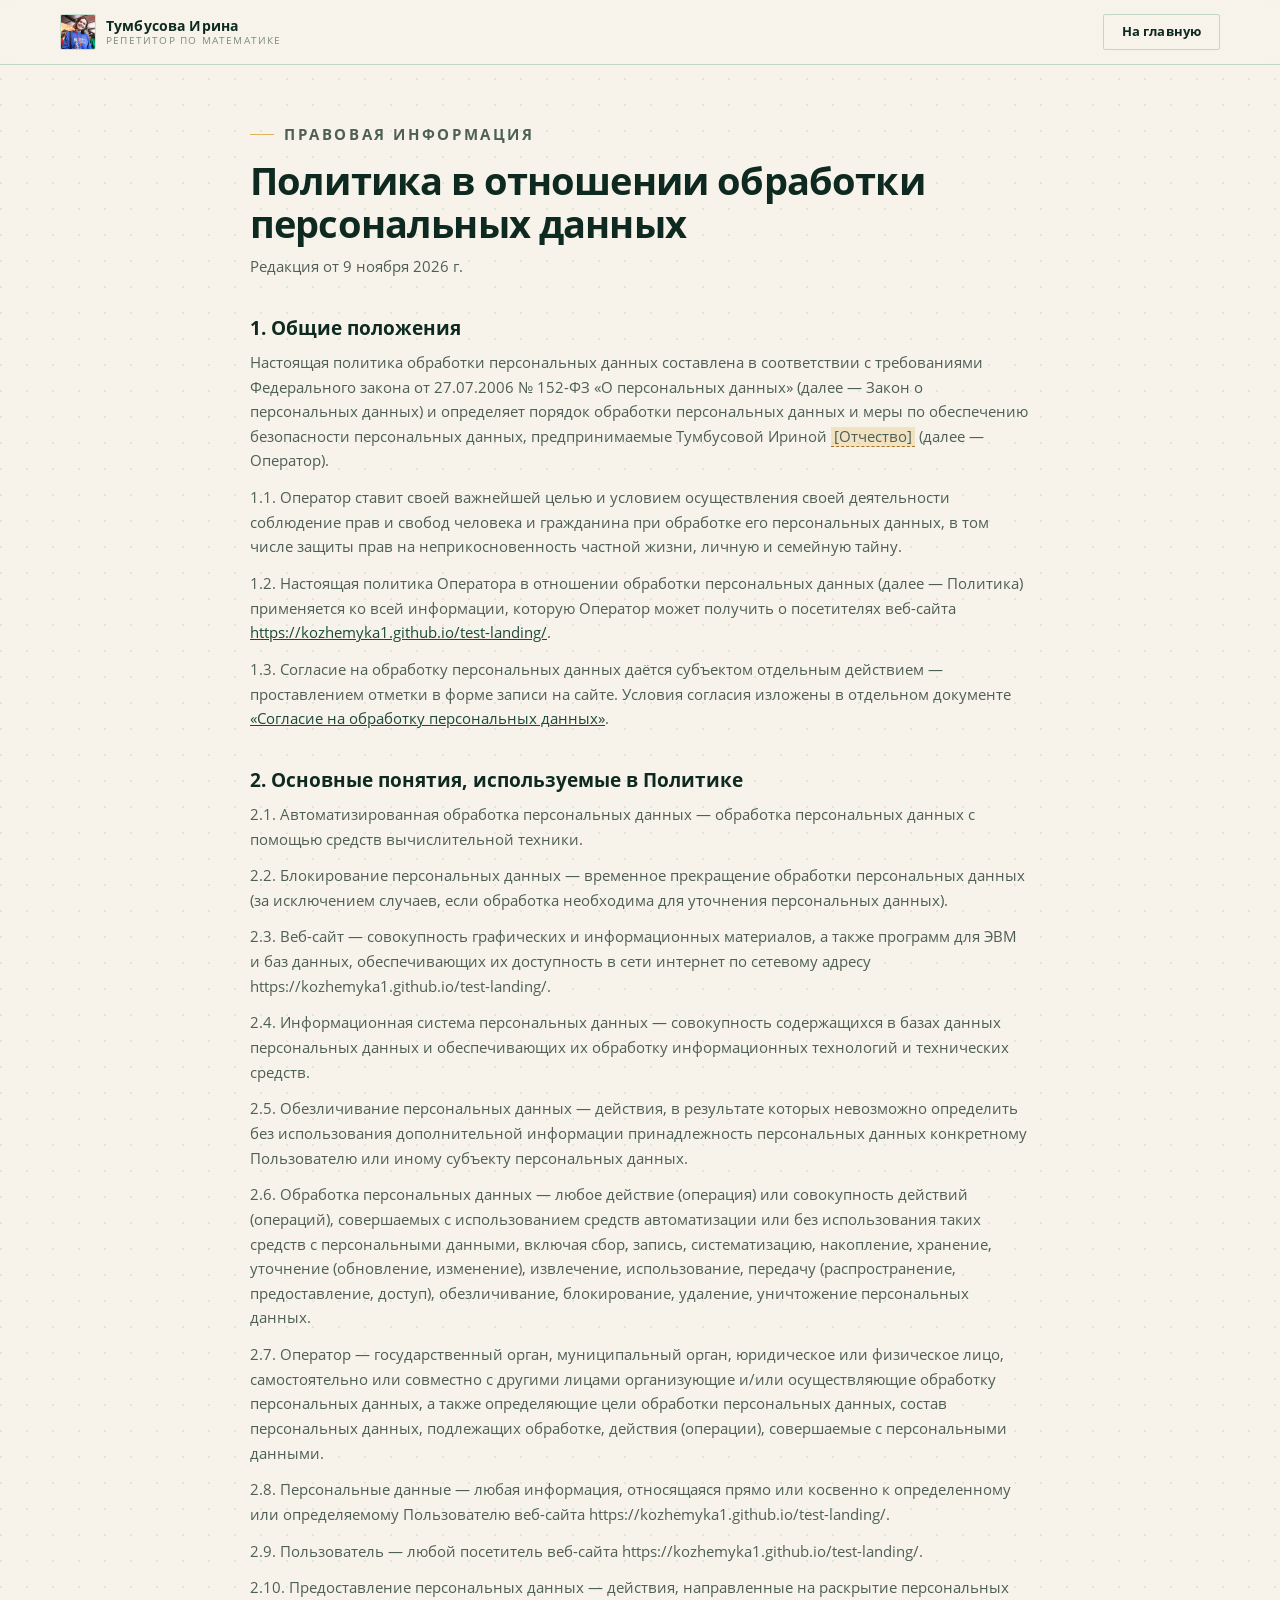
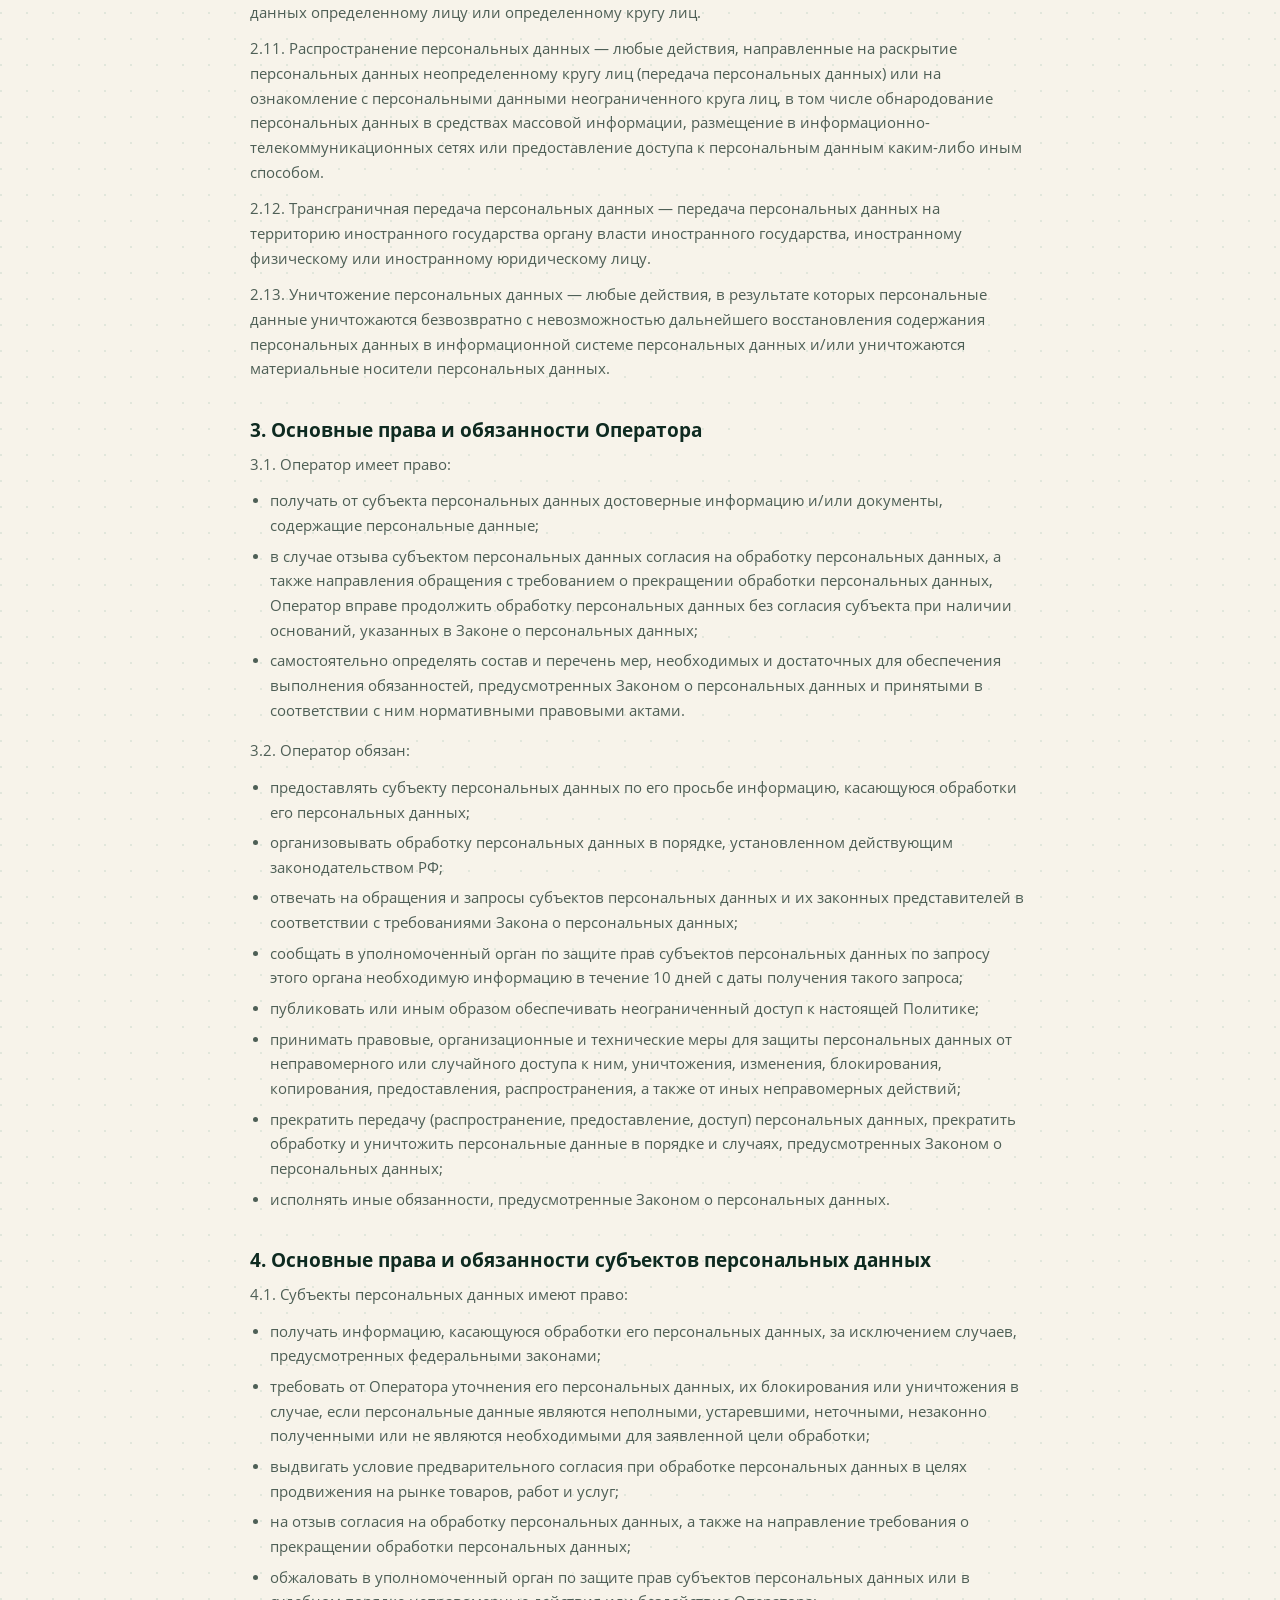
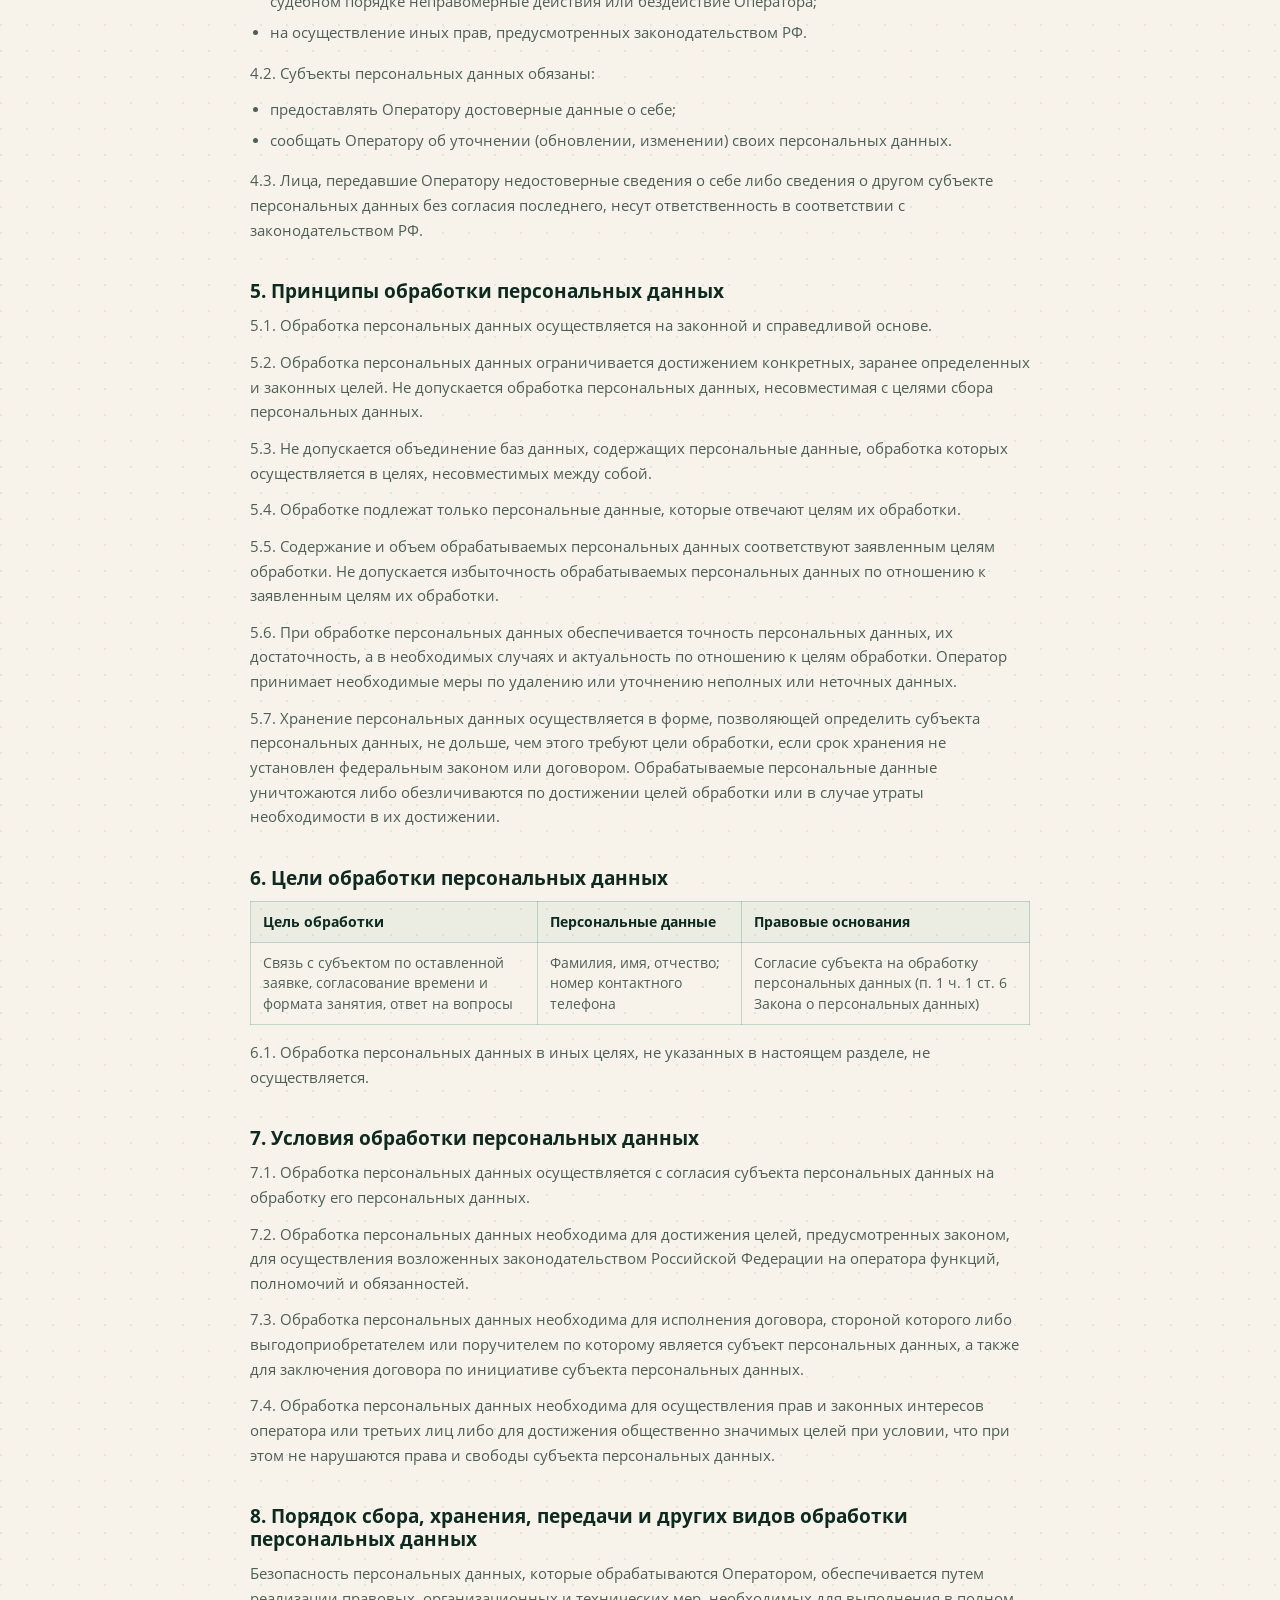
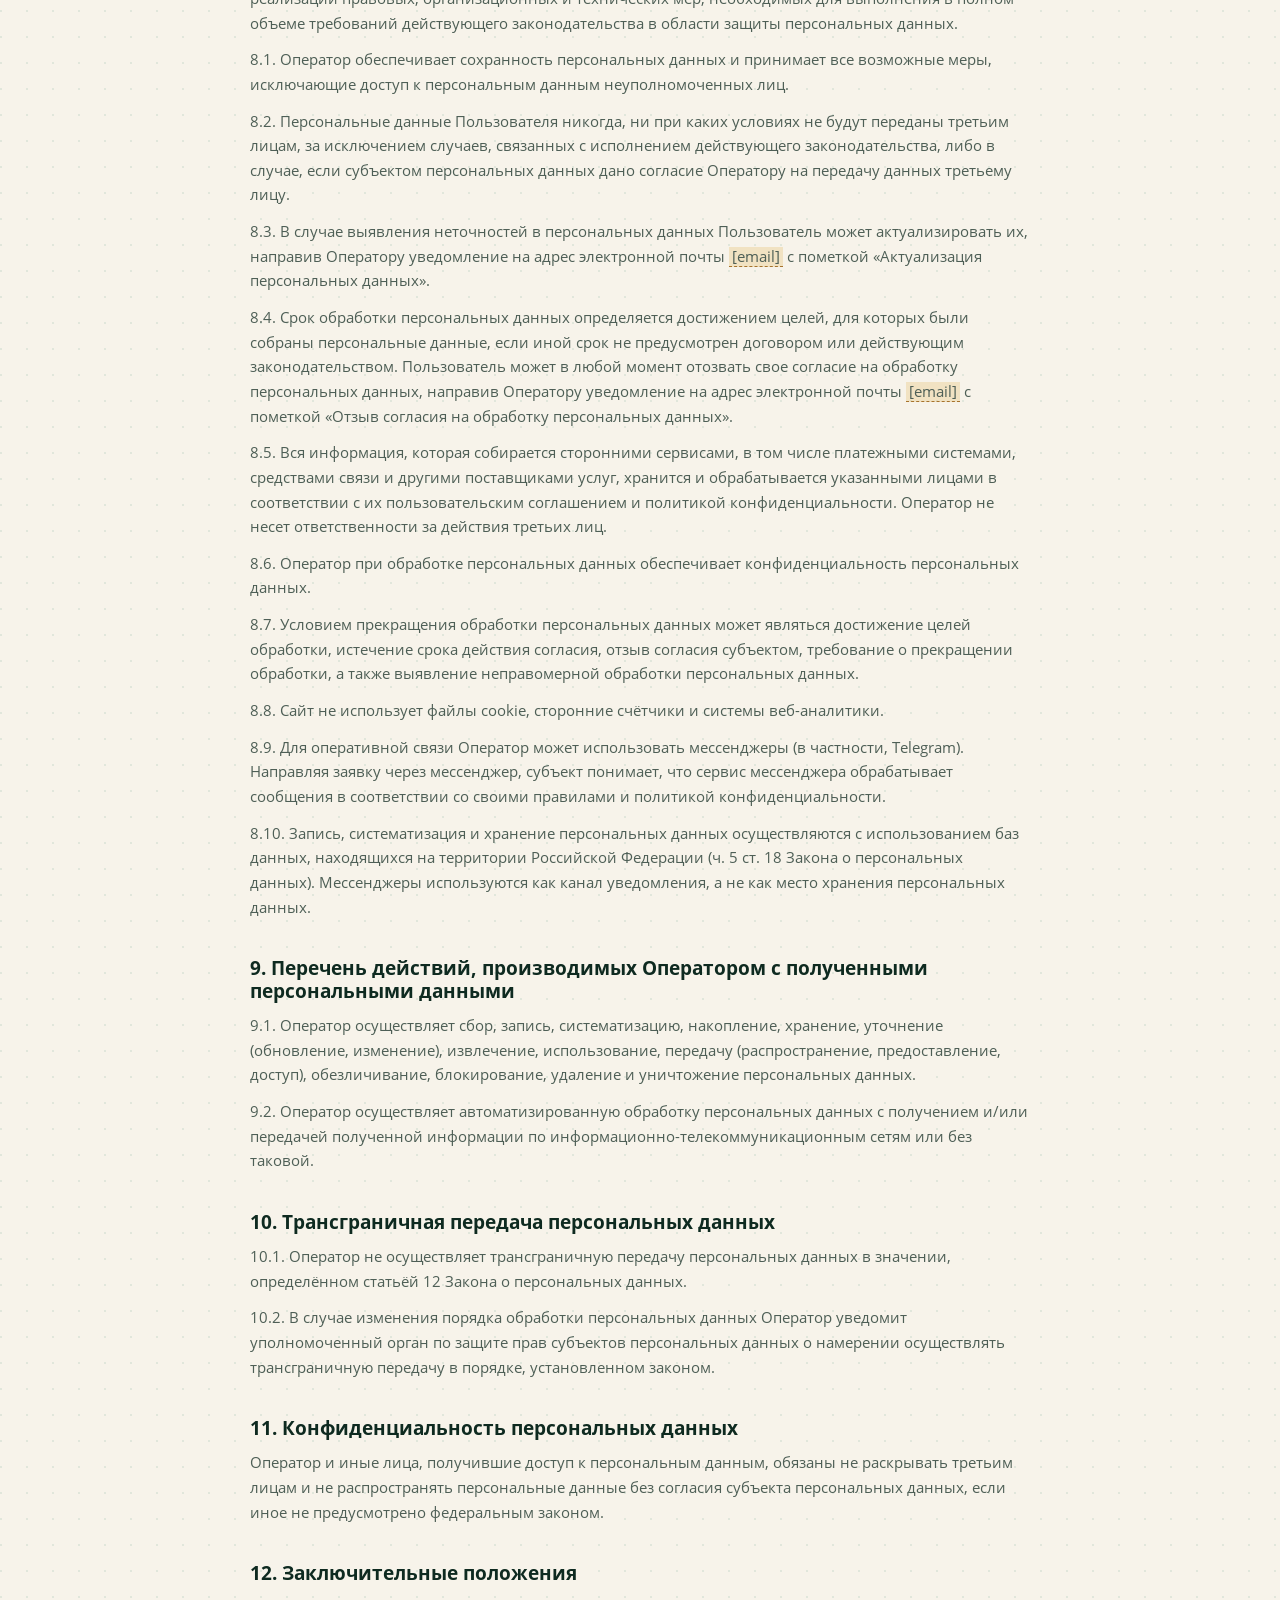
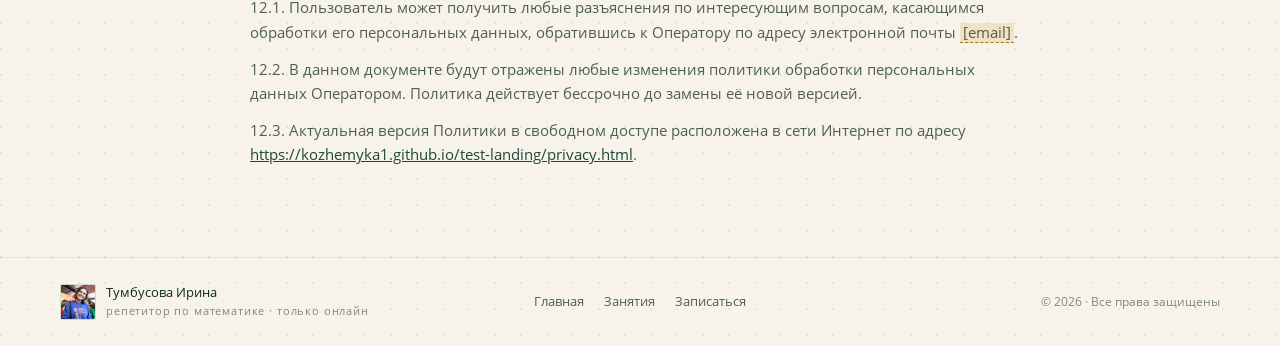
==== commit e28075ca: "Отдельное согласие на обработку ПДн и пункт о локализации" ====
--- a/privacy.html
+++ b/privacy.html
@@ -56,6 +56,12 @@
         (далее — Политика) применяется ко всей информации, которую Оператор может
         получить о посетителях веб-сайта
         <a href="https://kozhemyka1.github.io/test-landing/">https://kozhemyka1.github.io/test-landing/</a>.
+      </p>
+      <p>
+        1.3. Согласие на обработку персональных данных даётся субъектом отдельным
+        действием — проставлением отметки в форме записи на сайте. Условия согласия
+        изложены в отдельном документе
+        <a href="consent.html">«Согласие на обработку персональных данных»</a>.
       </p>
 
       <h2>2. Основные понятия, используемые в Политике</h2>
@@ -361,6 +367,12 @@
         понимает, что сервис мессенджера обрабатывает сообщения в соответствии
         со своими правилами и политикой конфиденциальности.
       </p>
+      <p>
+        8.10. Запись, систематизация и хранение персональных данных осуществляются
+        с использованием баз данных, находящихся на территории Российской Федерации
+        (ч. 5 ст. 18 Закона о персональных данных). Мессенджеры используются как
+        канал уведомления, а не как место хранения персональных данных.
+      </p>
 
       <h2>9. Перечень действий, производимых Оператором с полученными персональными данными</h2>
       <p>
